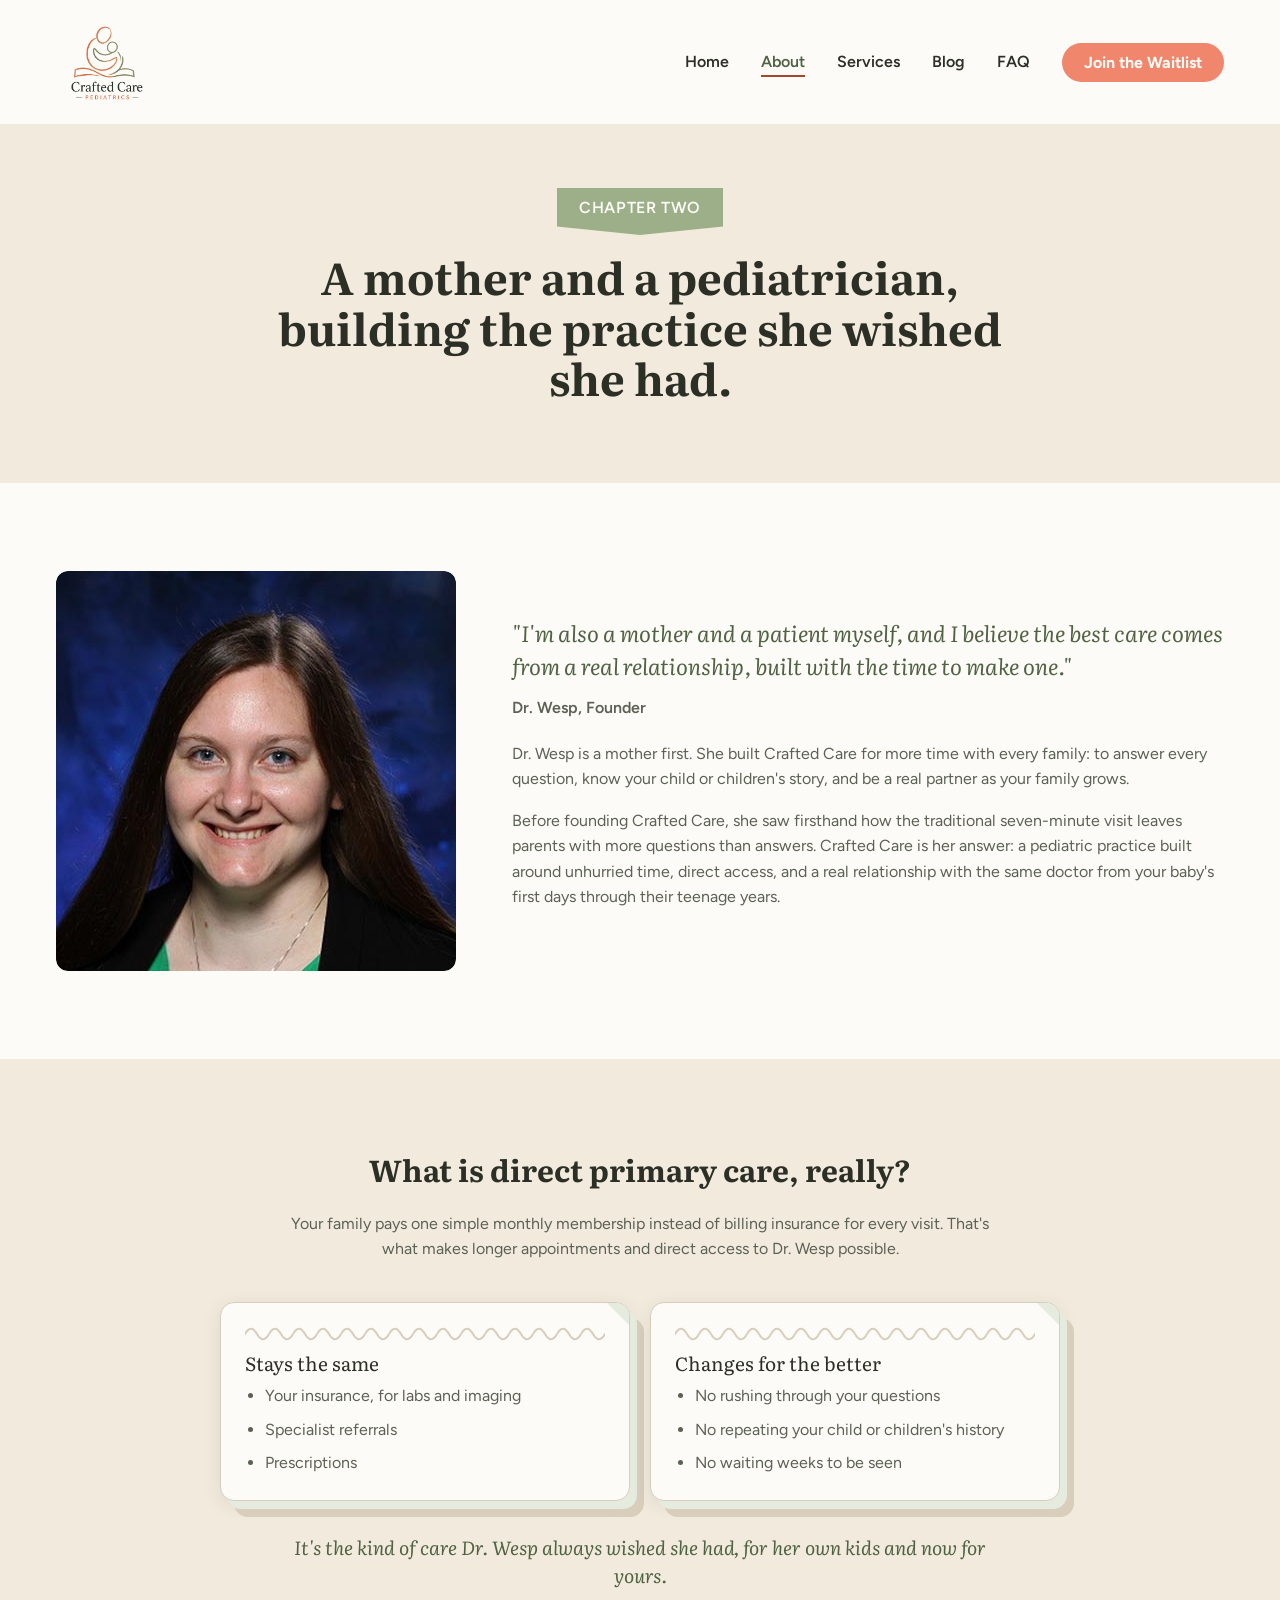
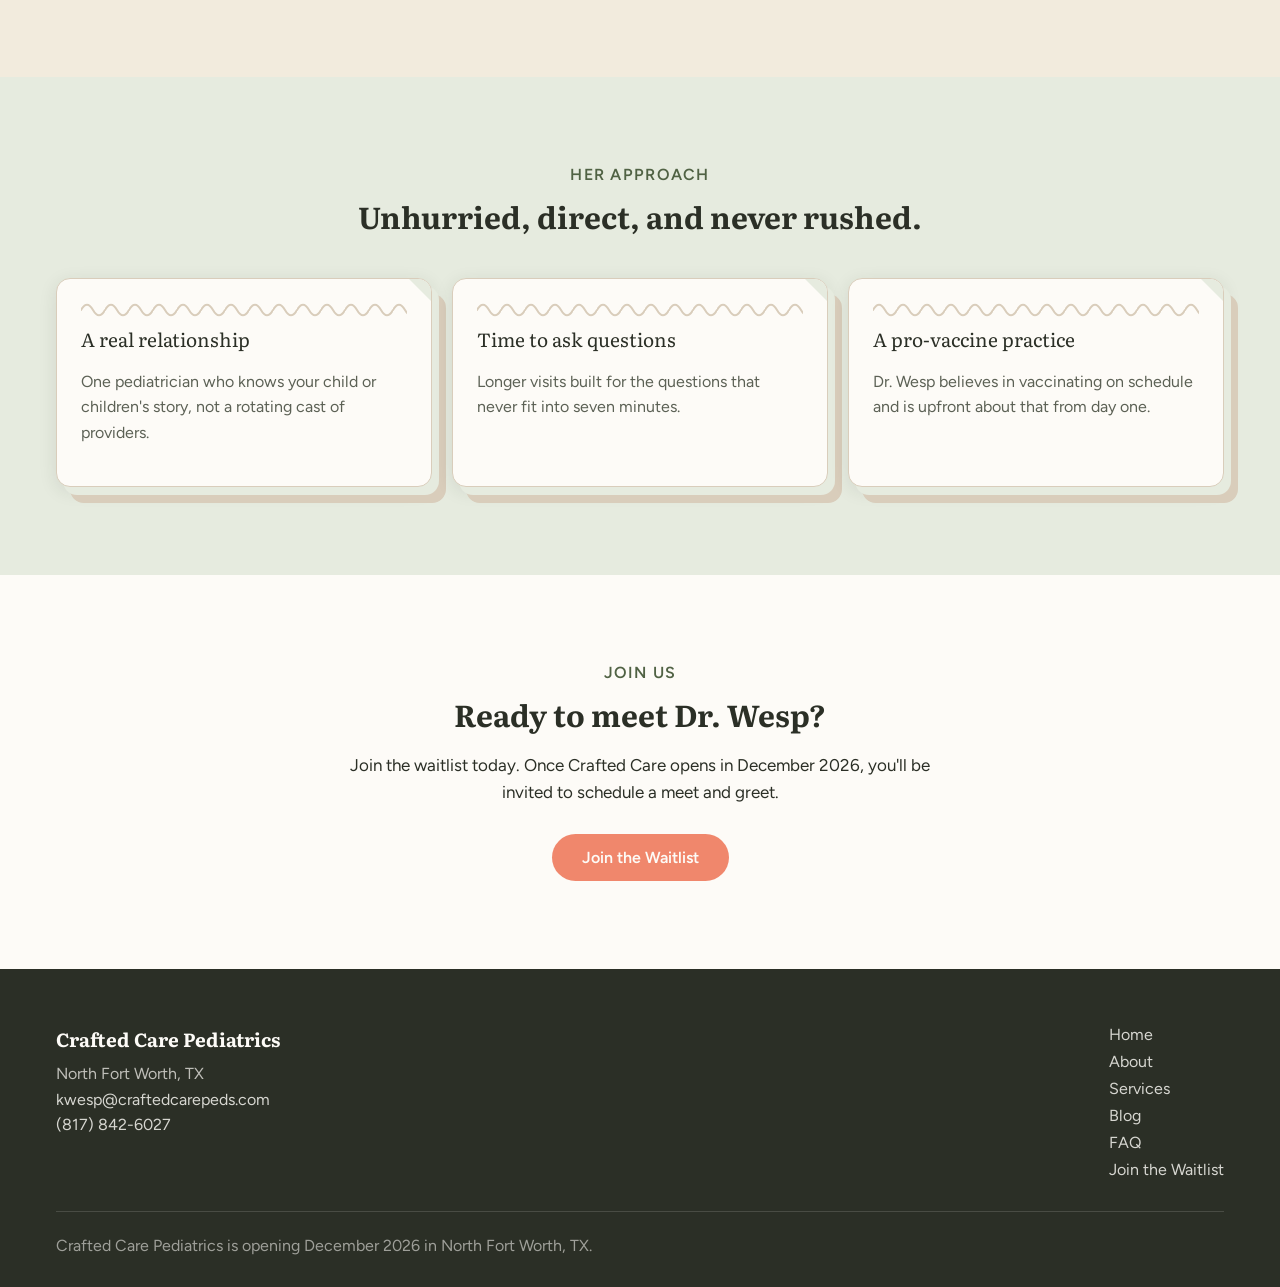
==== about.html @ 4081a8f2 "Remove the "In plain English" eyebrow from About's DPC section" ====
<!doctype html>
<html lang="en">
<head>
<meta charset="utf-8">
<meta name="viewport" content="width=device-width, initial-scale=1">
<title>About Dr. Wesp — Crafted Care Pediatrics</title>
<meta name="description" content="Meet Dr. Wesp, the founder of Crafted Care Pediatrics: a mother and pediatrician building the unhurried, direct-access practice she wished she had for her own kids.">
<link rel="preconnect" href="https://images.unsplash.com" crossorigin>
<link rel="stylesheet" href="https://fonts.googleapis.com/css2?family=Literata:wght@400;500;600;700&family=Figtree:wght@400;500;600;700&display=swap">
<link rel="stylesheet" href="assets/site.css">
</head>
<body>

<div class="site-header" data-header>
  <a href="index.html" class="logo-lockup">
    <img class="logo-mark" src="assets/logo-lockup-color.png" alt="Crafted Care Pediatrics" style="height:84px; display:block;">
  </a>
  <button class="nav-toggle" aria-label="Toggle menu" aria-expanded="false">
    <svg viewBox="0 0 24 24" fill="none" stroke="currentColor" stroke-width="2" stroke-linecap="round" stroke-linejoin="round"><line x1="3" y1="6" x2="21" y2="6"></line><line x1="3" y1="12" x2="21" y2="12"></line><line x1="3" y1="18" x2="21" y2="18"></line></svg>
  </button>
  <div class="nav-links">
    <a href="index.html" class="nav-link">Home</a>
    <a href="about.html" class="nav-link active">About</a>
    <a href="services.html" class="nav-link">Services</a>
    <a href="blog.html" class="nav-link">Blog</a>
    <a href="faq.html" class="nav-link">FAQ</a>
    <a href="join.html" class="nav-cta">Join the Waitlist</a>
  </div>
</div>

<div class="page-hero">
  <div class="page-hero-inner reveal">
    <div class="bookmark-tag">Chapter Two</div>
    <div class="cc-h1">A mother and a pediatrician, building the practice she wished she had.</div>
  </div>
</div>

<div style="background:var(--paper); padding:88px 56px;">
  <div class="cc-row reveal" style="max-width:1328px; margin:0 auto; flex-wrap:wrap; align-items:center; gap:56px;">
    <div class="hero-photo hero-photo--filled hero-photo--headshot" style="flex:1; min-width:280px; max-width:400px;"><img src="assets/dr-wesp-headshot.jpg" alt="Dr. Wesp, founder of Crafted Care Pediatrics"></div>
    <div style="flex:1; min-width:300px;">
      <blockquote style="font-family:var(--font-serif); font-style:italic; font-size:22px; line-height:1.5; color:var(--deep-sage); margin:0 0 16px;">"I'm also a mother and a patient myself, and I believe the best care comes from a real relationship, built with the time to make one."</blockquote>
      <div style="font-family:var(--font-sans); font-weight:600; font-size:16px; color:var(--text-muted); margin-bottom:24px;">Dr. Wesp, Founder</div>
      <p class="cc-body" style="margin-bottom:16px;">Dr. Wesp is a mother first. She built Crafted Care for more time with every family: to answer every question, know your child or children's story, and be a real partner as your family grows.</p>
      <p class="cc-body">Before founding Crafted Care, she saw firsthand how the traditional seven-minute visit leaves parents with more questions than answers. Crafted Care is her answer: a pediatric practice built around unhurried time, direct access, and a real relationship with the same doctor from your baby's first days through their teenage years.</p>
    </div>
  </div>
</div>

<!-- What is DPC -->
<div id="dpc" style="background:var(--cream); padding:88px 56px; scroll-margin-top:88px;">
  <div class="reveal" style="max-width:700px; margin:0 auto; text-align:center;">
    <div class="cc-h2" style="margin-bottom:20px;">What is direct primary care, really?</div>
    <p class="cc-body" style="margin-bottom:40px;">Your family pays one simple monthly membership instead of billing insurance for every visit. That's what makes longer appointments and direct access to Dr. Wesp possible.</p>
  </div>
  <div class="reveal benefits-grid benefits-grid--2" style="max-width:840px; margin:0 auto; text-align:left;">
    <div class="cc-card"><div class="cc-bookmark"></div><div class="cc-stitch">
      <div class="cc-card-title">Stays the same</div>
      <ul class="cc-body" style="margin:0; padding-left:20px; display:flex; flex-direction:column; gap:8px;">
        <li>Your insurance, for labs and imaging</li>
        <li>Specialist referrals</li>
        <li>Prescriptions</li>
      </ul>
    </div></div>
    <div class="cc-card"><div class="cc-bookmark"></div><div class="cc-stitch">
      <div class="cc-card-title">Changes for the better</div>
      <ul class="cc-body" style="margin:0; padding-left:20px; display:flex; flex-direction:column; gap:8px;">
        <li>No rushing through your questions</li>
        <li>No repeating your child or children's history</li>
        <li>No waiting weeks to be seen</li>
      </ul>
    </div></div>
  </div>
  <div class="reveal" style="max-width:700px; margin:32px auto 0; text-align:center;">
    <p style="font-family:var(--font-serif); font-style:italic; font-size:19px; color:var(--deep-sage); margin:0;">It's the kind of care Dr. Wesp always wished she had, for her own kids and now for yours.</p>
  </div>
</div>

<!-- Philosophy -->
<div style="background:var(--sage-mist); padding:88px 56px;">
  <div style="max-width:1328px; margin:0 auto;">
    <div class="reveal" style="margin-bottom:40px; text-align:center;">
      <div class="cc-eyebrow" style="margin-bottom:10px;">Her approach</div>
      <div class="cc-h2">Unhurried, direct, and never rushed.</div>
    </div>
    <div class="benefits-grid">
      <div class="cc-card reveal" style="--d:0ms;"><div class="cc-bookmark"></div><div class="cc-stitch">
        <div class="cc-card-title">A real relationship</div>
        <p class="cc-body">One pediatrician who knows your child or children's story, not a rotating cast of providers.</p>
      </div></div>
      <div class="cc-card reveal" style="--d:60ms;"><div class="cc-bookmark"></div><div class="cc-stitch">
        <div class="cc-card-title">Time to ask questions</div>
        <p class="cc-body">Longer visits built for the questions that never fit into seven minutes.</p>
      </div></div>
      <div class="cc-card reveal" style="--d:120ms;"><div class="cc-bookmark"></div><div class="cc-stitch">
        <div class="cc-card-title">A pro-vaccine practice</div>
        <p class="cc-body">Dr. Wesp believes in vaccinating on schedule and is upfront about that from day one.</p>
      </div></div>
    </div>
  </div>
</div>

<!-- Final CTA -->
<div style="max-width:1328px; margin:0 auto; padding:88px 56px; text-align:center;">
  <div class="reveal" style="max-width:600px; margin:0 auto;">
    <div class="cc-eyebrow" style="margin-bottom:10px;">Join us</div>
    <div class="cc-h2" style="margin-bottom:16px;">Ready to meet Dr. Wesp?</div>
    <p class="hero-lead" style="margin-bottom:28px;">Join the waitlist today. Once Crafted Care opens in December 2026, you'll be invited to schedule a meet and greet.</p>
    <a href="join.html" class="cc-btn-coral">Join the Waitlist</a>
  </div>
</div>

<footer class="site-footer">
  <div class="site-footer-grid">
    <div>
      <div class="site-footer-brand">Crafted Care Pediatrics</div>
      <div class="cc-body" style="color:rgba(253,251,247,0.7);">North Fort Worth, TX</div>
      <div class="cc-body" style="color:rgba(253,251,247,0.7);"><a href="mailto:kwesp@craftedcarepeds.com">kwesp@craftedcarepeds.com</a></div>
      <div class="cc-body" style="color:rgba(253,251,247,0.7);"><a href="tel:+18178426027">(817) 842-6027</a></div>
    </div>
    <div class="site-footer-links">
      <a href="index.html">Home</a>
      <a href="about.html">About</a>
      <a href="services.html">Services</a>
      <a href="blog.html">Blog</a>
      <a href="faq.html">FAQ</a>
      <a href="join.html">Join the Waitlist</a>
    </div>
  </div>
  <div class="site-footer-bottom">Crafted Care Pediatrics is opening December 2026 in North Fort Worth, TX.</div>
</footer>

<script src="assets/site.js"></script>
</body>
</html>
---- assets/site.css ----
:root{
  --sage:#9CAF88;--coral:#F0876C;--deep-sage:#506244;--deep-coral:#A8452F;
  --cream:#F2EBDD;--sage-mist:#E6EBDF;--paper:#FDFBF7;--ink:#2B2F26;
  --text-muted:#5C6155;--border-hairline:#D9CDBB;
  --font-serif:'Literata',Georgia,serif;--font-sans:'Figtree',system-ui,sans-serif;
  --ease:cubic-bezier(.16,1,.3,1);
}
*{box-sizing:border-box;}
html{scroll-behavior:smooth;}
body{margin:0;background:var(--paper);font-family:var(--font-sans);color:var(--ink);}
a{color:var(--deep-sage);text-decoration:none;transition:color .2s ease;}
a:hover{color:var(--deep-coral);}

.site-header{position:sticky;top:0;z-index:50;background:rgba(253,251,247,0.9);backdrop-filter:blur(8px);-webkit-backdrop-filter:blur(8px);transition:box-shadow .3s ease;display:flex;align-items:center;justify-content:space-between;padding:20px 56px;flex-wrap:wrap;gap:16px;}
.site-header.is-scrolled{box-shadow:0 2px 16px rgba(43,47,38,0.08);}
.nav-links{display:flex;gap:32px;font-size:16px;font-weight:600;align-items:center;}
.nav-link{position:relative;padding-bottom:2px;color:var(--ink);}
.nav-link::after{content:'';position:absolute;left:0;right:0;bottom:-4px;height:2px;background:var(--deep-coral);transform:scaleX(0);transform-origin:left;transition:transform .25s var(--ease);}
.nav-link:hover::after,.nav-link.active::after{transform:scaleX(1);}
.nav-link.active{color:var(--deep-sage);}
.logo-mark{transition:transform .3s var(--ease);}
.logo-lockup{display:flex;align-items:center;gap:12px;}
.logo-lockup:hover .logo-mark{transform:rotate(-4deg) scale(1.05);}
.nav-cta{display:inline-flex;align-items:center;background:var(--coral);color:var(--paper);font-weight:700;font-size:16px;padding:10px 22px;border-radius:999px;transition:transform .25s var(--ease),background-color .25s ease,box-shadow .25s var(--ease);}
.nav-cta:hover{background:var(--deep-coral);color:var(--paper);transform:translateY(-2px);box-shadow:0 10px 20px rgba(240,135,108,0.35);}
.nav-toggle{display:none;background:none;border:none;cursor:pointer;padding:8px;margin:-8px;color:var(--ink);}
.nav-toggle svg{width:26px;height:26px;display:block;}
@media (max-width:760px){
  .site-header{position:relative;}
  .nav-toggle{display:inline-flex;align-items:center;justify-content:center;}
  .nav-links{display:none;position:absolute;top:100%;left:0;right:0;background:var(--paper);flex-direction:column;align-items:stretch;gap:0;padding:8px 24px 24px;box-shadow:0 16px 28px rgba(43,47,38,0.14);}
  .nav-links.open{display:flex;}
  .nav-links .nav-link{padding:14px 0;border-bottom:1px solid var(--border-hairline);}
  .nav-links .nav-link::after{display:none;}
  .nav-links .nav-cta{justify-content:center;margin-top:16px;}
}

.bookmark-tag{position:relative;display:inline-flex;align-items:flex-start;justify-content:center;padding:10px 22px 18px;background:var(--sage);color:var(--paper);font-family:var(--font-sans);font-weight:600;font-size:16px;letter-spacing:0.04em;text-transform:uppercase;clip-path:polygon(0 0,100% 0,100% 82%,50% 100%,0 82%);margin-bottom:16px;filter:drop-shadow(0 4px 8px rgba(43,47,38,0.16));}

.cc-h1{font-family:var(--font-serif);font-weight:700;font-size:44px;line-height:1.15;color:var(--ink);margin:0;}
.cc-h2{font-family:var(--font-serif);font-weight:700;font-size:30px;color:var(--ink);margin:0;}
.cc-eyebrow{font-family:var(--font-sans);font-weight:600;font-size:16px;letter-spacing:0.08em;text-transform:uppercase;color:var(--deep-sage);}
.cc-body{font-family:var(--font-sans);font-size:16px;line-height:1.6;color:var(--text-muted);}

.cc-btn-coral{display:inline-flex;align-items:center;justify-content:center;padding:14px 30px;border-radius:999px;background:var(--coral);color:var(--paper);font-family:var(--font-sans);font-weight:600;font-size:16px;border:none;cursor:pointer;transition:transform .25s var(--ease),box-shadow .25s var(--ease);}
.cc-btn-coral:hover{transform:translateY(-3px);box-shadow:0 12px 26px rgba(240,135,108,0.4);color:var(--paper);}
.cc-btn-coral:active{transform:translateY(-1px);}
.cc-btn-outline{display:inline-flex;align-items:center;justify-content:center;padding:13px 28px;border-radius:999px;background:transparent;color:var(--deep-sage);font-family:var(--font-sans);font-weight:600;font-size:16px;border:1.5px solid var(--deep-sage);cursor:pointer;transition:transform .25s var(--ease),background-color .25s ease,color .25s ease;}
.cc-btn-outline:hover{background:var(--deep-sage);color:var(--paper);transform:translateY(-3px);}

.cc-card{background:var(--paper);border:1px solid var(--border-hairline);border-radius:14px;position:relative;overflow:hidden;box-shadow:7px 8px 0 0 var(--sage-mist),14px 16px 0 0 var(--border-hairline),0 4px 18px rgba(43,47,38,0.10);padding:24px;transition:transform .35s var(--ease),box-shadow .35s var(--ease);}
.cc-card:hover{transform:translateY(-5px);box-shadow:7px 8px 0 0 var(--sage-mist),14px 16px 0 0 var(--border-hairline),0 16px 32px rgba(43,47,38,0.16);}
.cc-card::after{content:'';position:absolute;top:0;right:0;width:0;height:0;border-style:solid;border-width:0 22px 22px 0;border-color:transparent var(--sage-mist) transparent transparent;}
.cc-card .cc-bookmark{position:absolute;top:0;right:26px;width:20px;height:36px;background:var(--coral);clip-path:polygon(0 0,100% 0,100% 78%,50% 100%,0 78%);transform:translateY(-100%);transition:transform .4s var(--ease);z-index:2;box-shadow:0 3px 6px rgba(43,47,38,0.18);}
.cc-card:hover .cc-bookmark{transform:translateY(0);}
.cc-stitch{background-image:url("data:image/svg+xml,%3Csvg xmlns='http://www.w3.org/2000/svg' width='24' height='14' viewBox='0 0 24 14'%3E%3Cpath d='M0 7C4 0 8 0 12 7C16 14 20 14 24 7' fill='none' stroke='%23D9CDBB' stroke-width='2' stroke-linecap='round'/%3E%3C/svg%3E");background-repeat:repeat-x;background-size:24px 14px;background-position:top left;padding-top:22px;}
.cc-card-title{font-family:var(--font-serif);font-size:19px;color:var(--ink);margin:0 0 6px;}
.cc-card-media{aspect-ratio:3/2;border-radius:10px;overflow:hidden;margin:0 0 16px;background:var(--sage-mist);}
.cc-card-media img{width:100%;height:100%;object-fit:cover;display:block;}

.info-panel{background:var(--sage-mist);border-radius:14px;padding:28px 26px;}

.cc-row{display:flex;gap:48px;}
@media (max-width:900px){
  .cc-row{flex-direction:column;}
}

.benefits-grid{display:grid;grid-template-columns:repeat(3,minmax(0,1fr));gap:20px;}
.benefits-grid--2{grid-template-columns:repeat(2,minmax(0,1fr));}
@media (max-width:760px){
  .benefits-grid{grid-template-columns:1fr 1fr;}
}
@media (max-width:520px){
  .benefits-grid{grid-template-columns:1fr;}
}

.step-title{font-family:var(--font-serif);font-size:19px;color:var(--ink);margin-bottom:6px;}
.timeline-item{position:relative;padding-left:64px;padding-bottom:44px;}
.timeline-item:last-child{padding-bottom:0;}
.timeline-item::before{content:'';position:absolute;left:19px;top:44px;bottom:-6px;width:2px;background:var(--border-hairline);}
.timeline-item:last-child::before{display:none;}
.timeline-num{position:absolute;left:0;top:0;width:40px;height:40px;border-radius:50%;background:var(--paper);border:2px solid var(--sage);color:var(--deep-sage);font-family:var(--font-serif);font-weight:700;font-size:17px;display:flex;align-items:center;justify-content:center;}

.term-tip{position:relative;border-bottom:1px dotted currentColor;cursor:help;}
.term-tip .term-tip-bubble{position:absolute;left:50%;top:calc(100% + 10px);transform:translateX(-50%) translateY(-4px);width:280px;max-width:calc(100vw - 32px);background:var(--ink);color:var(--paper);font-family:var(--font-sans);font-size:16px;line-height:1.5;font-weight:400;text-transform:none;letter-spacing:normal;padding:12px 14px;border-radius:8px;opacity:0;visibility:hidden;transition:opacity .2s ease,transform .2s ease;pointer-events:none;z-index:30;box-shadow:0 8px 20px rgba(43,47,38,0.25);text-align:left;}
.term-tip .term-tip-bubble::after{content:'';position:absolute;bottom:100%;left:50%;transform:translateX(-50%);border:6px solid transparent;border-bottom-color:var(--ink);}
.term-tip:hover .term-tip-bubble,
.term-tip:focus-visible .term-tip-bubble,
.term-tip:focus-within .term-tip-bubble{opacity:1;visibility:visible;transform:translateX(-50%) translateY(0);pointer-events:auto;}
.term-tip-bubble a{display:block;margin-top:6px;color:var(--sage);font-weight:600;}
.term-tip-bubble a:hover{color:var(--coral);}

.waitlist-form{display:flex;flex-direction:column;gap:12px;}
.waitlist-form[hidden]{display:none;}
.waitlist-form input{padding:13px 14px;border-radius:8px;border:1px solid var(--border-hairline);font-size:16px;color:var(--ink);font-family:var(--font-sans);background:var(--paper);transition:border-color .2s ease,box-shadow .2s ease;}
.waitlist-form input:focus{outline:none;border-color:var(--deep-sage);box-shadow:0 0 0 3px rgba(80,98,68,0.14);}
.waitlist-form label{font-family:var(--font-sans);font-size:16px;font-weight:600;color:var(--ink);margin-bottom:-6px;}

/* ---------- page hero: an open book (Home only) ---------- */
.hero{background:var(--cream);padding:72px 56px 96px;}
.hero-eyebrow-row{max-width:1328px;margin:0 auto 32px;text-align:center;}
.hero-book-wrap{max-width:1328px;margin:0 auto;perspective:2400px;}
.hero-book{position:relative;display:grid;grid-template-columns:1fr 1fr;filter:drop-shadow(0 26px 40px rgba(43,47,38,0.18));}
.hero-page{background:var(--paper);border:1px solid var(--border-hairline);padding:56px 48px;position:relative;min-height:460px;display:flex;flex-direction:column;justify-content:center;}
.hero-page-left{border-radius:16px 0 0 16px;border-right:none;transform:perspective(2400px) rotateY(2deg);transform-origin:right center;box-shadow:inset -18px 0 30px -26px rgba(43,47,38,0.5);}
.hero-page-right{border-radius:0 16px 16px 0;transform:perspective(2400px) rotateY(-2deg);transform-origin:left center;box-shadow:inset 18px 0 30px -26px rgba(43,47,38,0.5);align-items:center;}
.hero-book::before{content:'';position:absolute;top:6px;bottom:6px;left:50%;width:14px;margin-left:-7px;background:linear-gradient(to right, rgba(43,47,38,0) 0%, rgba(43,47,38,0.16) 50%, rgba(43,47,38,0) 100%);z-index:2;pointer-events:none;}
.hero-page::after{content:'';position:absolute;top:0;width:0;height:0;border-style:solid;border-width:0 26px 26px 0;}
.hero-page-left::after{right:0;border-color:transparent var(--sage-mist) transparent transparent;}
.hero-page-right::after{left:0;border-width:0 0 26px 26px;border-color:transparent transparent transparent var(--sage-mist);}
.hero-badge{display:inline-flex;padding:6px 14px;border-radius:999px;background:var(--sage-mist);color:var(--deep-sage);font-weight:600;font-size:16px;letter-spacing:0.02em;margin-bottom:18px;width:fit-content;}
.hero-h1{font-family:var(--font-serif);font-weight:700;font-size:38px;line-height:1.16;color:var(--ink);margin:0 0 18px;}
.hero-lead{font-family:var(--font-sans);font-size:17px;line-height:1.6;color:var(--ink);margin:0 0 14px;}
.hero-sub{font-family:var(--font-sans);font-size:16px;line-height:1.6;color:var(--text-muted);margin:0 0 24px;}
.hero-photo{width:100%;max-width:320px;background:var(--sage-mist);border-radius:12px;min-height:280px;display:flex;align-items:center;justify-content:center;padding:20px;font-size:16px;color:var(--text-muted);text-align:center;}
.hero-photo--filled{padding:0;overflow:hidden;position:relative;background:var(--sage-mist);}
.hero-photo--filled img{width:100%;height:100%;min-height:inherit;object-fit:cover;display:block;border-radius:inherit;}
.hero-page-right .hero-photo--filled{aspect-ratio:1/1;}
.cc-row .hero-photo--filled{aspect-ratio:7/5;}
.hero-photo--filled.hero-photo--headshot{aspect-ratio:1/1;}
@media (prefers-reduced-motion:no-preference){
  .hero-photo--filled img{transition:transform .6s var(--ease);}
  .hero-photo--filled:hover img{transform:scale(1.04);}
}

@media (max-width:820px){
  .hero-book{grid-template-columns:1fr;filter:drop-shadow(0 18px 28px rgba(43,47,38,0.16));}
  .hero-book::before{display:none;}
  .hero-page-left,.hero-page-right{border-radius:16px 16px 0 0;box-shadow:none;transform:none;border-right:1px solid var(--border-hairline);border-bottom:none;padding:40px 28px;}
  .hero-page-right{border-radius:0 0 16px 16px;border-top:none;}
  .hero-h1{font-size:30px;}
}

/* ---------- simple page hero (About / Services / FAQ / Join) ---------- */
.page-hero{background:var(--cream);padding:64px 56px;text-align:center;}
.page-hero-inner{max-width:760px;margin:0 auto;}
.page-hero .cc-h1{font-size:clamp(32px,4vw,44px);margin-bottom:16px;}
.page-hero .cc-body{font-size:17px;max-width:56ch;margin:0 auto;}

/* ---------- FAQ accordion ---------- */
.faq-item{border-top:2px dashed var(--border-hairline);}
.faq-item:last-child{border-bottom:2px dashed var(--border-hairline);}
.faq-q-row{display:flex;align-items:center;justify-content:space-between;gap:16px;cursor:pointer;padding:20px 0;background:none;border:none;width:100%;text-align:left;font:inherit;}
.faq-q-row:hover .cc-faq-q{color:var(--deep-sage);}
.cc-faq-q{font-family:var(--font-serif);font-weight:600;font-size:18px;color:var(--ink);}
.faq-chevron{flex-shrink:0;width:20px;height:20px;transition:transform .35s var(--ease);color:var(--deep-sage);}
.faq-item.open .faq-chevron{transform:rotate(180deg);}
.faq-a-wrap{display:grid;grid-template-rows:0fr;transition:grid-template-rows .4s var(--ease);}
.faq-item.open .faq-a-wrap{grid-template-rows:1fr;}
.faq-a-inner{overflow:hidden;}
.faq-a-inner .cc-body{padding-bottom:20px;}

/* ---------- footer ---------- */
.site-footer{background:var(--ink);color:rgba(253,251,247,0.82);padding:56px 56px 32px;}
.site-footer-grid{max-width:1328px;margin:0 auto;display:flex;flex-wrap:wrap;gap:40px;justify-content:space-between;}
.site-footer a{color:rgba(253,251,247,0.82);}
.site-footer a:hover{color:var(--coral);}
.site-footer-brand{font-family:var(--font-serif);font-weight:700;font-size:19px;color:var(--paper);margin-bottom:8px;}
.site-footer-links{display:flex;flex-direction:column;gap:8px;font-size:16px;}
.site-footer-bottom{max-width:1328px;margin:32px auto 0;padding-top:24px;border-top:1px solid rgba(253,251,247,0.14);font-size:16px;color:rgba(253,251,247,0.55);}

/* ---------- scroll reveal ---------- */
.reveal{opacity:0;transform:translateY(28px);transition:opacity .7s var(--ease),transform .7s var(--ease);transition-delay:var(--d,0ms);}
.reveal.is-visible{opacity:1;transform:translateY(0);}

.hero-in>*{opacity:0;transform:translateY(18px);animation:heroIn .8s var(--ease) forwards;}
.hero-in>*:nth-child(1){animation-delay:.05s;}
.hero-in>*:nth-child(2){animation-delay:.18s;}
@keyframes heroIn{to{opacity:1;transform:translateY(0);}}
.hero-book-in{opacity:0;transform:translateY(18px) rotateX(6deg);animation:bookIn .9s var(--ease) forwards;animation-delay:.28s;transform-origin:center bottom;}
@keyframes bookIn{to{opacity:1;transform:translateY(0) rotateX(0);}}

@media (prefers-reduced-motion: reduce){
  *{animation-duration:.001ms !important;animation-iteration-count:1 !important;transition-duration:.001ms !important;}
  .reveal{opacity:1;transform:none;}
  html{scroll-behavior:auto;}
}

/* ---------- CTA texture band ---------- */
.cta-band{position:relative;isolation:isolate;overflow:hidden;}
.cta-band::before{content:'';position:absolute;inset:0;z-index:-1;background-image:url("https://images.unsplash.com/photo-1633175118641-6001540f5dc7?w=1600&h=520&fit=crop&q=58&fm=webp");background-size:cover;background-position:center;opacity:.20;}
.cta-band::after{content:'';position:absolute;inset:0;z-index:-1;background:var(--paper);opacity:.35;}
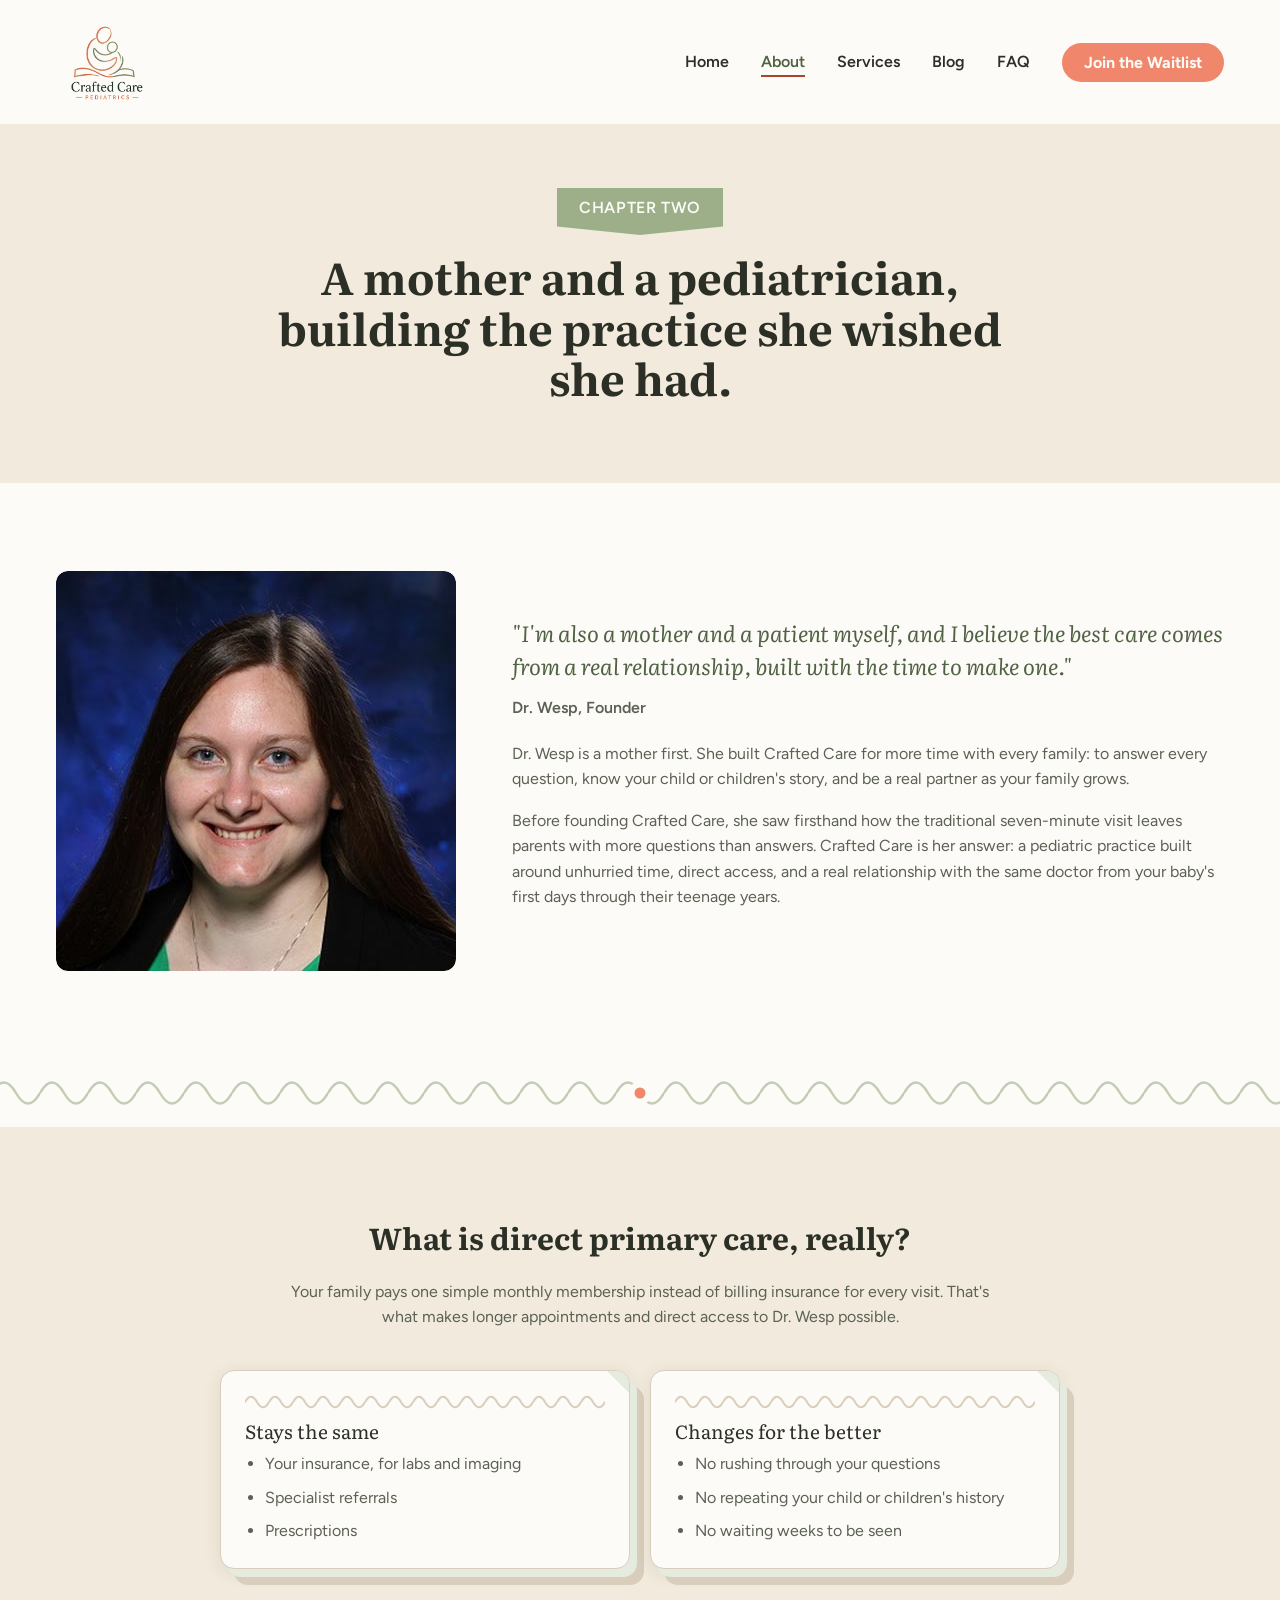
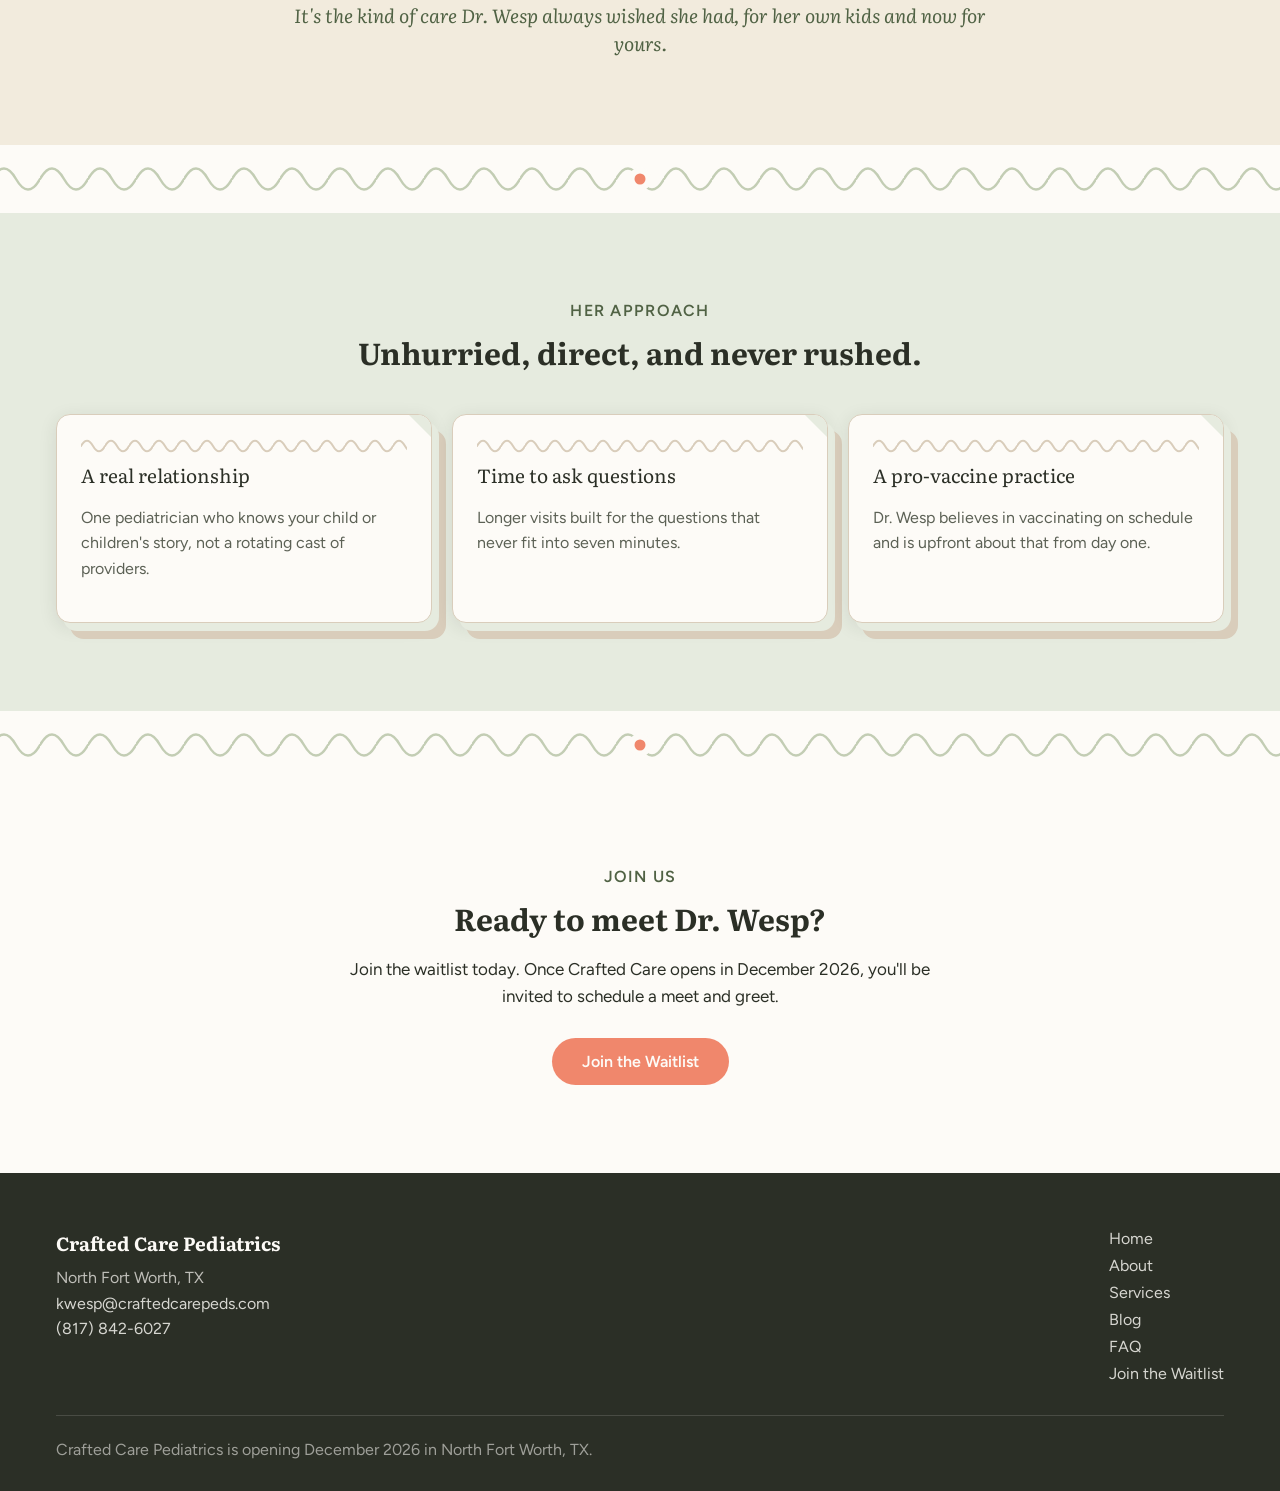
==== commit 7b78a06e: "Swap hero photo and add a yarn-stitch divider between sections Replace the hero photo (a hand with a" ====
--- a/about.html
+++ b/about.html
@@ -47,6 +47,8 @@
   </div>
 </div>
 
+<div class="yarn-break" aria-hidden="true"></div>
+
 <!-- What is DPC -->
 <div id="dpc" style="background:var(--cream); padding:88px 56px; scroll-margin-top:88px;">
   <div class="reveal" style="max-width:700px; margin:0 auto; text-align:center;">
@@ -76,6 +78,8 @@
   </div>
 </div>
 
+<div class="yarn-break" aria-hidden="true"></div>
+
 <!-- Philosophy -->
 <div style="background:var(--sage-mist); padding:88px 56px;">
   <div style="max-width:1328px; margin:0 auto;">
@@ -99,6 +103,8 @@
     </div>
   </div>
 </div>
+
+<div class="yarn-break" aria-hidden="true"></div>
 
 <!-- Final CTA -->
 <div style="max-width:1328px; margin:0 auto; padding:88px 56px; text-align:center;">
--- a/assets/site.css
+++ b/assets/site.css
@@ -180,3 +180,8 @@
 .cta-band{position:relative;isolation:isolate;overflow:hidden;}
 .cta-band::before{content:'';position:absolute;inset:0;z-index:-1;background-image:url("https://images.unsplash.com/photo-1633175118641-6001540f5dc7?w=1600&h=520&fit=crop&q=58&fm=webp");background-size:cover;background-position:center;opacity:.20;}
 .cta-band::after{content:'';position:absolute;inset:0;z-index:-1;background:var(--paper);opacity:.35;}
+
+/* ---------- yarn section break ---------- */
+.yarn-break{position:relative;height:68px;background:var(--paper);overflow:hidden;}
+.yarn-break::before{content:'';position:absolute;left:0;right:0;top:50%;height:28px;transform:translateY(-50%);background-image:url("data:image/svg+xml,%3Csvg xmlns='http://www.w3.org/2000/svg' width='48' height='28' viewBox='0 0 48 28'%3E%3Cpath d='M0 14C8 0 16 0 24 14C32 28 40 28 48 14' fill='none' stroke='%239CAF88' stroke-width='2.5' stroke-linecap='round'/%3E%3C/svg%3E");background-repeat:repeat-x;background-position:center;background-size:48px 28px;opacity:.6;}
+.yarn-break::after{content:'';position:absolute;left:50%;top:50%;width:11px;height:11px;transform:translate(-50%,-50%);background:var(--coral);border-radius:50%;box-shadow:0 0 0 6px var(--paper);}
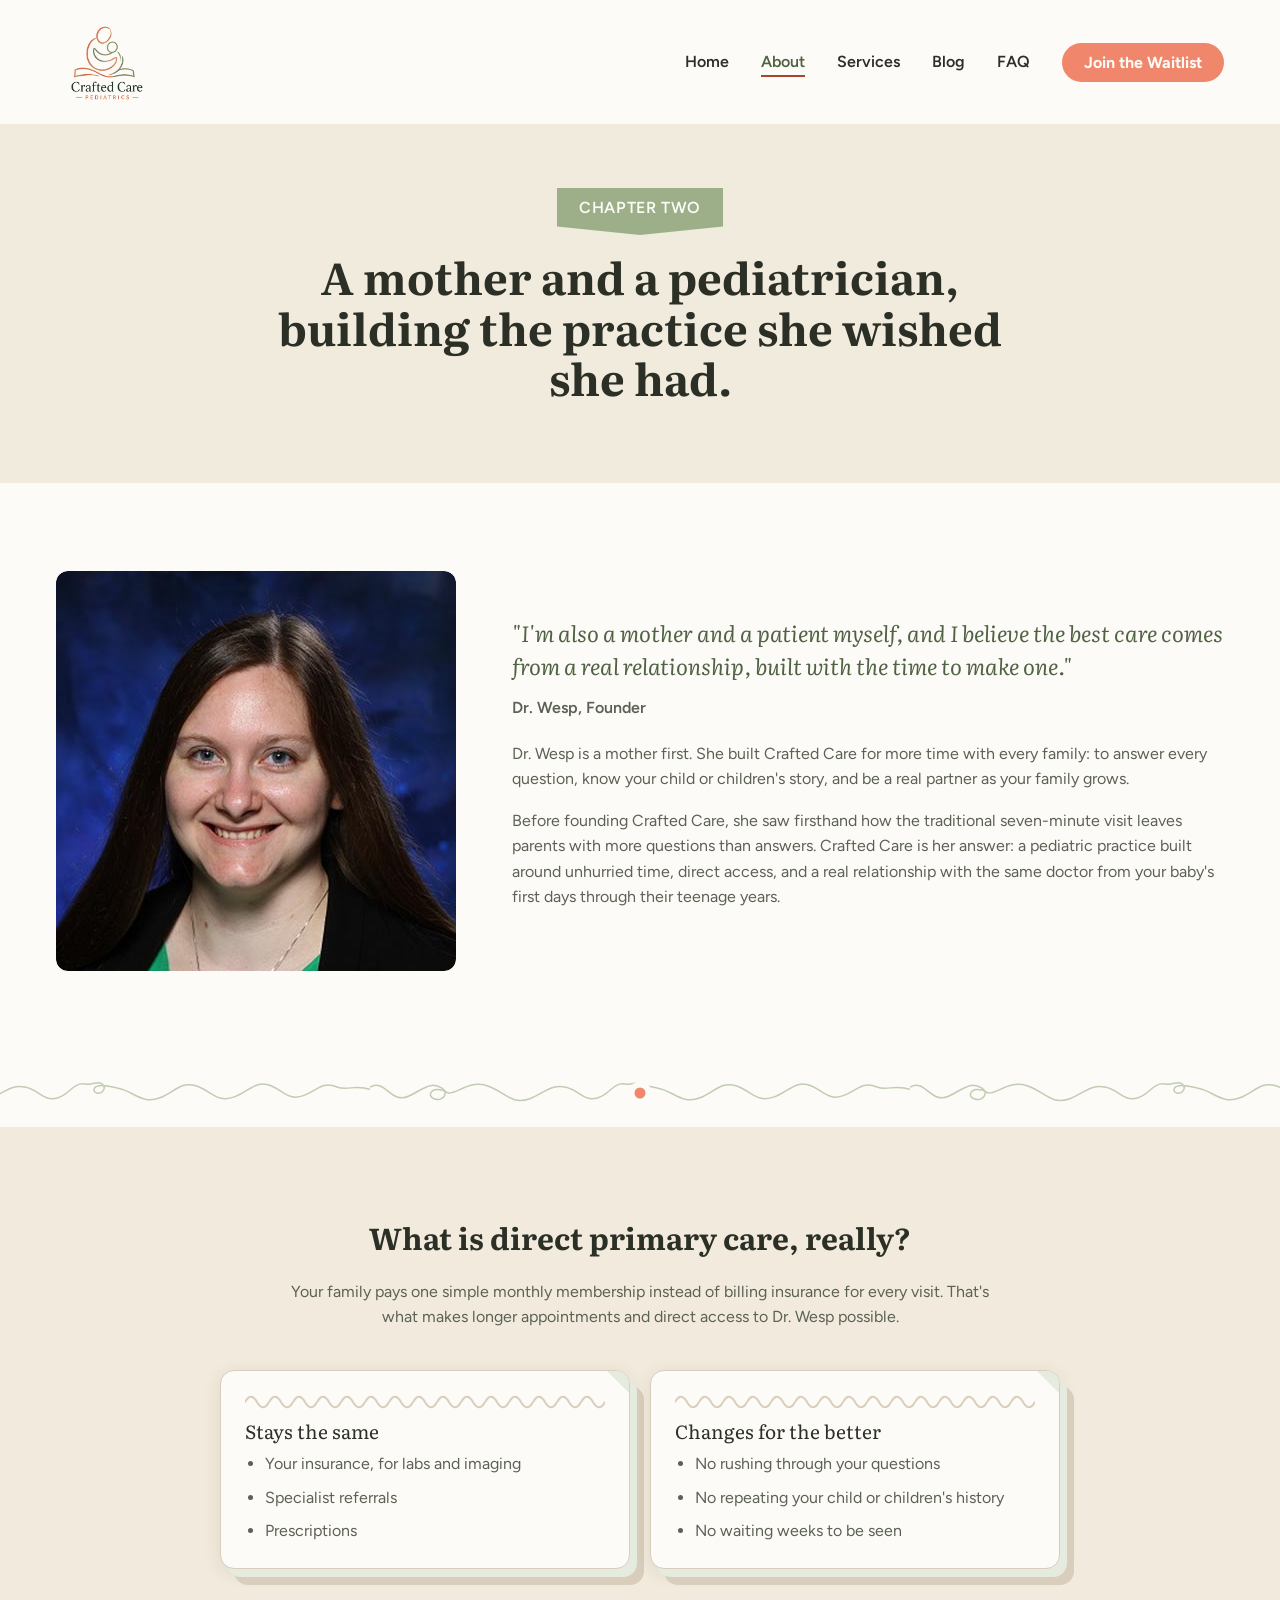
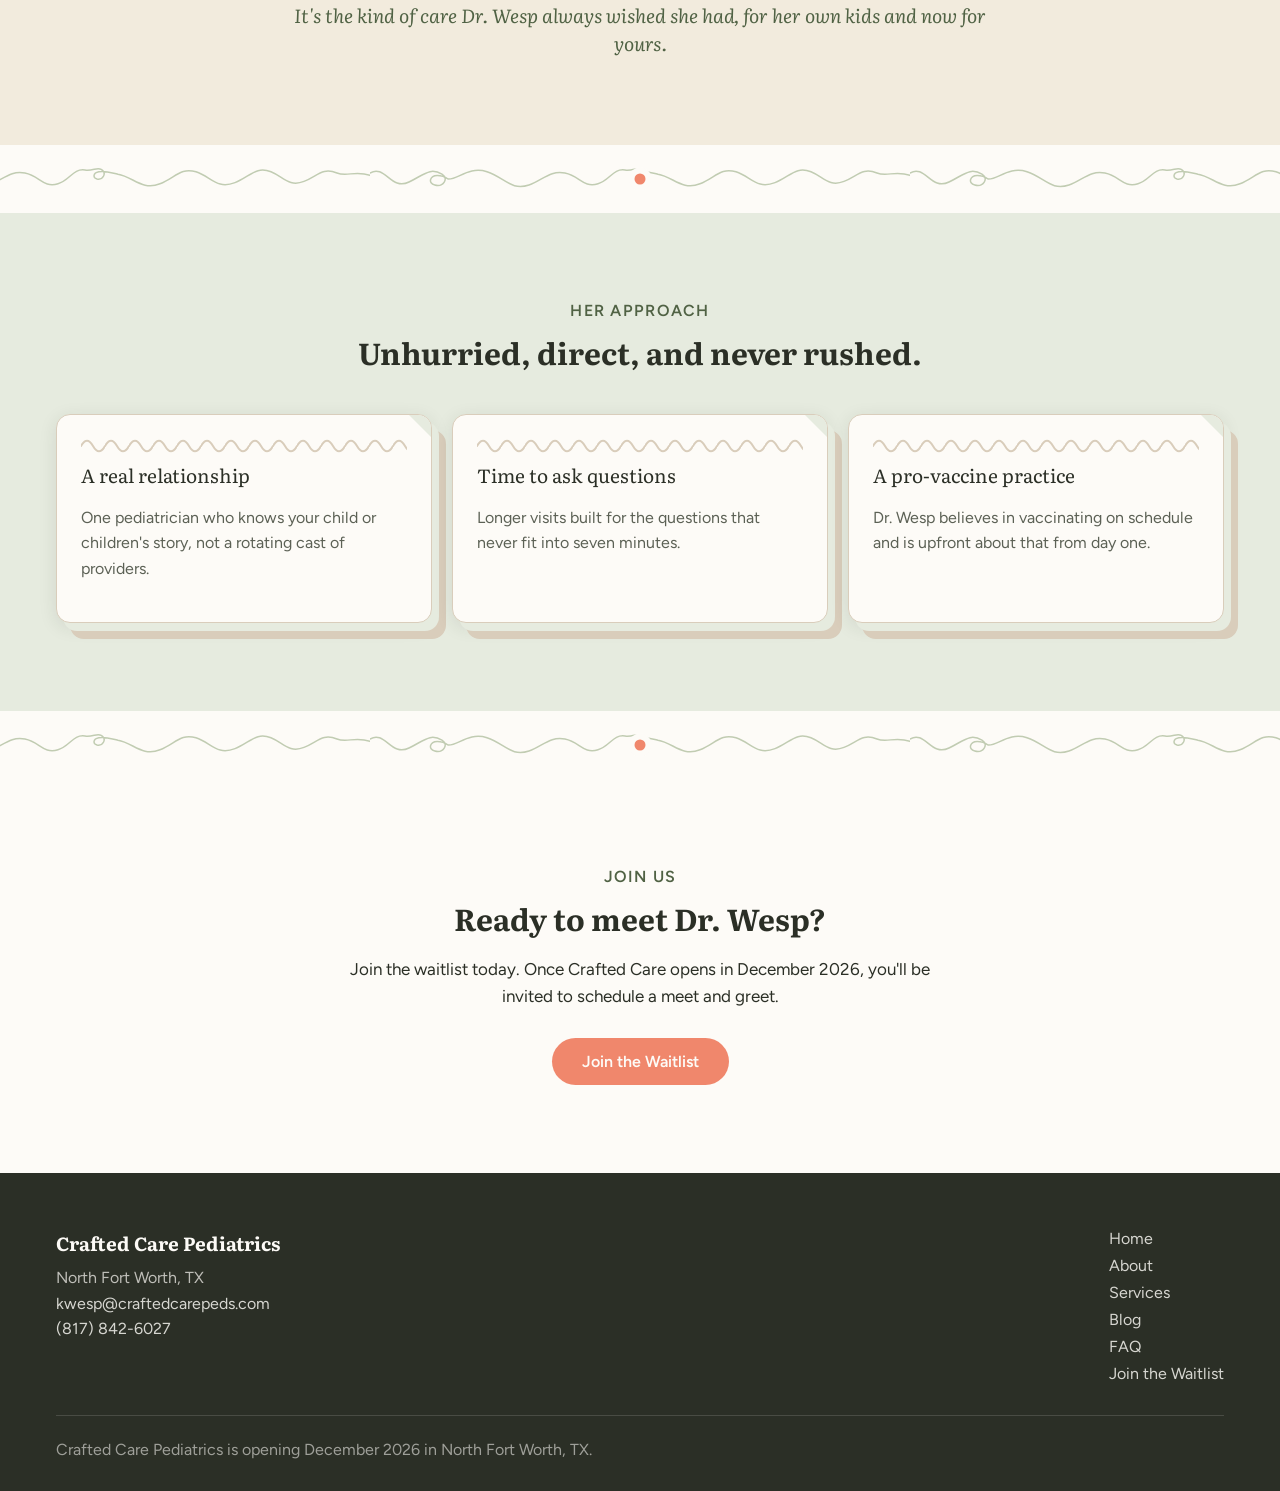
==== commit 15b9754c: "Add North Fort Worth photography throughout, and make the yarn divider windier Add real photos of Fo" ====
--- a/about.html
+++ b/about.html
@@ -28,7 +28,7 @@
   </div>
 </div>
 
-<div class="page-hero">
+<div class="page-hero local-texture" style="--local-photo:url('https://images.unsplash.com/photo-1641084700019-f2db3e6cb66c?w=1600&h=500&fit=crop&q=58&fm=webp');">
   <div class="page-hero-inner reveal">
     <div class="bookmark-tag">Chapter Two</div>
     <div class="cc-h1">A mother and a pediatrician, building the practice she wished she had.</div>
--- a/assets/site.css
+++ b/assets/site.css
@@ -137,6 +137,16 @@
 .page-hero .cc-h1{font-size:clamp(32px,4vw,44px);margin-bottom:16px;}
 .page-hero .cc-body{font-size:17px;max-width:56ch;margin:0 auto;}
 
+/* ---------- local (North Fort Worth) photo texture ---------- */
+.local-texture{position:relative;isolation:isolate;overflow:hidden;}
+.local-texture::before{content:'';position:absolute;inset:0;z-index:-1;background-image:var(--local-photo);background-size:cover;background-position:center;opacity:.28;}
+.local-texture::after{content:'';position:absolute;inset:0;z-index:-1;background:var(--cream);opacity:.5;}
+
+.local-banner{position:relative;border-radius:16px;overflow:hidden;aspect-ratio:16/7;}
+@media (max-width:640px){
+  .local-banner{aspect-ratio:auto;height:260px;}
+}
+
 /* ---------- FAQ accordion ---------- */
 .faq-item{border-top:2px dashed var(--border-hairline);}
 .faq-item:last-child{border-bottom:2px dashed var(--border-hairline);}
@@ -183,5 +193,5 @@
 
 /* ---------- yarn section break ---------- */
 .yarn-break{position:relative;height:68px;background:var(--paper);overflow:hidden;}
-.yarn-break::before{content:'';position:absolute;left:0;right:0;top:50%;height:28px;transform:translateY(-50%);background-image:url("data:image/svg+xml,%3Csvg xmlns='http://www.w3.org/2000/svg' width='48' height='28' viewBox='0 0 48 28'%3E%3Cpath d='M0 14C8 0 16 0 24 14C32 28 40 28 48 14' fill='none' stroke='%239CAF88' stroke-width='2.5' stroke-linecap='round'/%3E%3C/svg%3E");background-repeat:repeat-x;background-position:center;background-size:48px 28px;opacity:.6;}
+.yarn-break::before{content:'';position:absolute;left:0;right:0;top:50%;height:36px;transform:translateY(-50%);background-image:url("data:image/svg+xml,%3Csvg xmlns='http://www.w3.org/2000/svg' width='900' height='60' viewBox='0 0 900 60'%3E%3Cpath d='M0,20 C25,5 35,50 65,35 C90,23 100,10 120,22 C132,29 122,44 108,40 C96,37 100,24 112,24 C122,24 130,30 130,30 C145,32 165,8 195,18 C225,28 235,50 265,40 C288,32 300,15 325,20 C350,25 355,45 380,38 C400,32 405,12 425,15 C438,17 445,10 452,14 C462,20 455,32 445,30 C438,28 438,20 448,18 C460,16 470,20 480,22 C505,26 520,50 550,38 C575,28 585,10 610,18 C635,26 645,48 675,36 C700,26 710,8 735,18 C755,26 765,44 790,34 C812,26 820,10 845,20 C862,27 875,15 900,24' fill='none' stroke='%239CAF88' stroke-width='2.5' stroke-linecap='round'/%3E%3C/svg%3E");background-repeat:repeat-x;background-position:center;background-size:auto 36px;opacity:.62;}
 .yarn-break::after{content:'';position:absolute;left:50%;top:50%;width:11px;height:11px;transform:translate(-50%,-50%);background:var(--coral);border-radius:50%;box-shadow:0 0 0 6px var(--paper);}
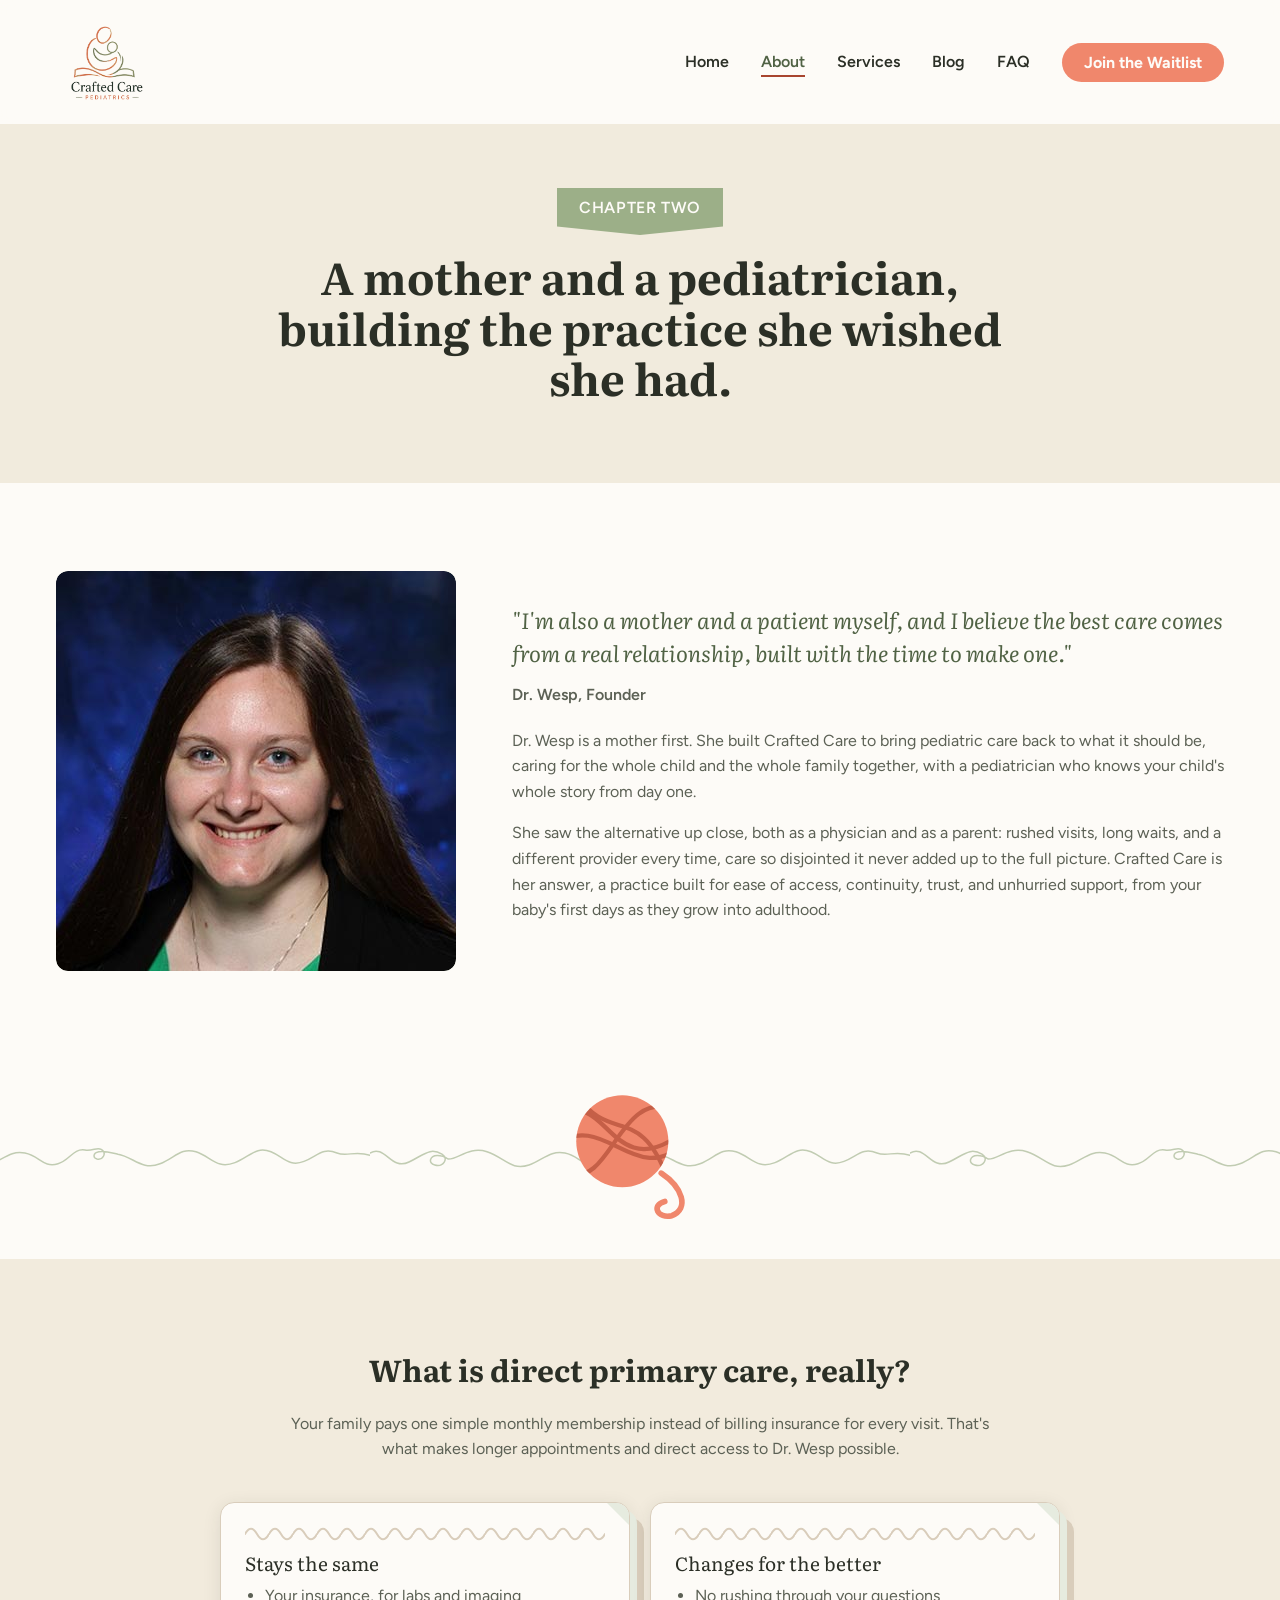
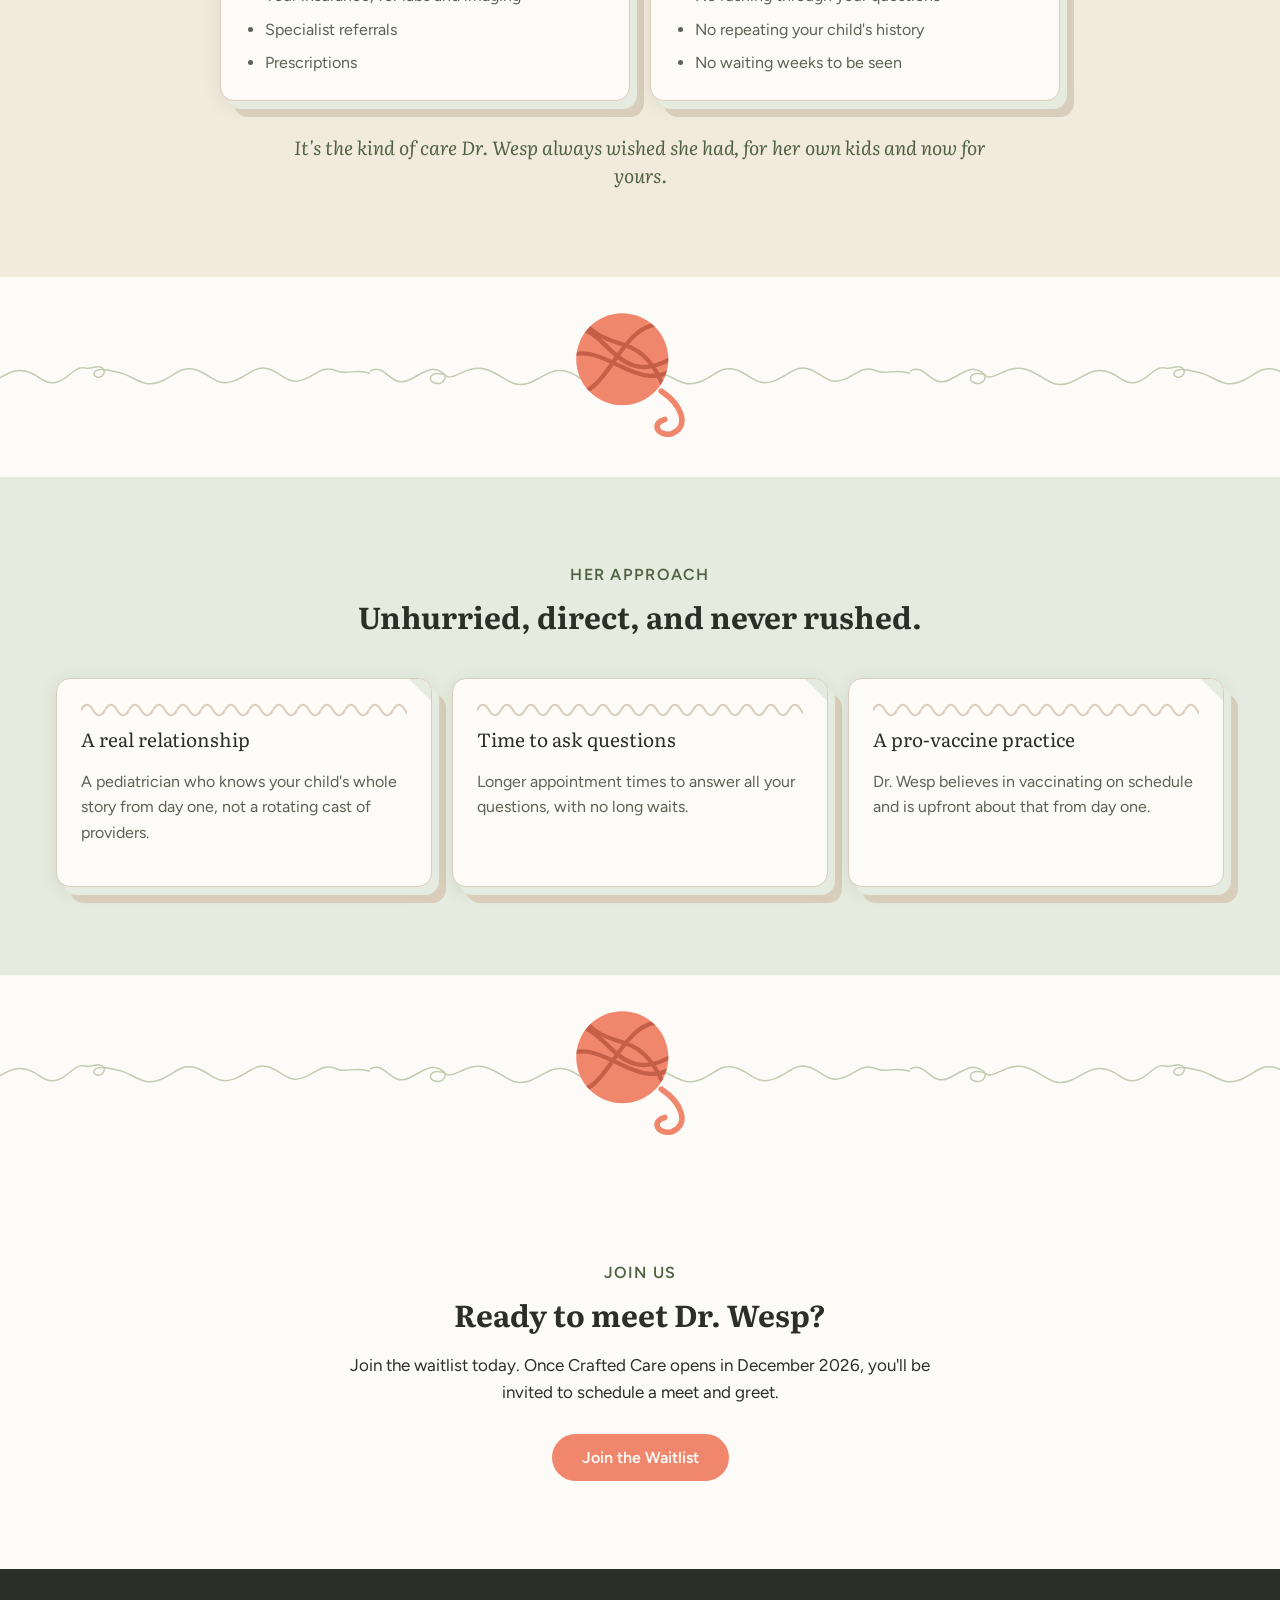
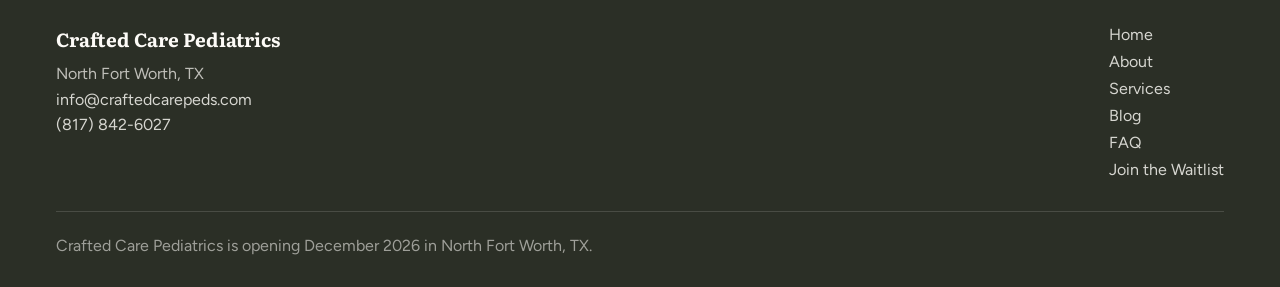
==== commit 5fa1e713: "Revise sitewide copy: drop timing/duration language, remove OMM, add returning-patient waitlist - Re" ====
--- a/about.html
+++ b/about.html
@@ -41,8 +41,8 @@
     <div style="flex:1; min-width:300px;">
       <blockquote style="font-family:var(--font-serif); font-style:italic; font-size:22px; line-height:1.5; color:var(--deep-sage); margin:0 0 16px;">"I'm also a mother and a patient myself, and I believe the best care comes from a real relationship, built with the time to make one."</blockquote>
       <div style="font-family:var(--font-sans); font-weight:600; font-size:16px; color:var(--text-muted); margin-bottom:24px;">Dr. Wesp, Founder</div>
-      <p class="cc-body" style="margin-bottom:16px;">Dr. Wesp is a mother first. She built Crafted Care for more time with every family: to answer every question, know your child or children's story, and be a real partner as your family grows.</p>
-      <p class="cc-body">Before founding Crafted Care, she saw firsthand how the traditional seven-minute visit leaves parents with more questions than answers. Crafted Care is her answer: a pediatric practice built around unhurried time, direct access, and a real relationship with the same doctor from your baby's first days through their teenage years.</p>
+      <p class="cc-body" style="margin-bottom:16px;">Dr. Wesp is a mother first. She built Crafted Care to bring pediatric care back to what it should be, caring for the whole child and the whole family together, with a pediatrician who knows your child's whole story from day one.</p>
+      <p class="cc-body">She saw the alternative up close, both as a physician and as a parent: rushed visits, long waits, and a different provider every time, care so disjointed it never added up to the full picture. Crafted Care is her answer, a practice built for ease of access, continuity, trust, and unhurried support, from your baby's first days as they grow into adulthood.</p>
     </div>
   </div>
 </div>
@@ -68,7 +68,7 @@
       <div class="cc-card-title">Changes for the better</div>
       <ul class="cc-body" style="margin:0; padding-left:20px; display:flex; flex-direction:column; gap:8px;">
         <li>No rushing through your questions</li>
-        <li>No repeating your child or children's history</li>
+        <li>No repeating your child's history</li>
         <li>No waiting weeks to be seen</li>
       </ul>
     </div></div>
@@ -90,11 +90,11 @@
     <div class="benefits-grid">
       <div class="cc-card reveal" style="--d:0ms;"><div class="cc-bookmark"></div><div class="cc-stitch">
         <div class="cc-card-title">A real relationship</div>
-        <p class="cc-body">One pediatrician who knows your child or children's story, not a rotating cast of providers.</p>
+        <p class="cc-body">A pediatrician who knows your child's whole story from day one, not a rotating cast of providers.</p>
       </div></div>
       <div class="cc-card reveal" style="--d:60ms;"><div class="cc-bookmark"></div><div class="cc-stitch">
         <div class="cc-card-title">Time to ask questions</div>
-        <p class="cc-body">Longer visits built for the questions that never fit into seven minutes.</p>
+        <p class="cc-body">Longer appointment times to answer all your questions, with no long waits.</p>
       </div></div>
       <div class="cc-card reveal" style="--d:120ms;"><div class="cc-bookmark"></div><div class="cc-stitch">
         <div class="cc-card-title">A pro-vaccine practice</div>
@@ -121,7 +121,7 @@
     <div>
       <div class="site-footer-brand">Crafted Care Pediatrics</div>
       <div class="cc-body" style="color:rgba(253,251,247,0.7);">North Fort Worth, TX</div>
-      <div class="cc-body" style="color:rgba(253,251,247,0.7);"><a href="mailto:kwesp@craftedcarepeds.com">kwesp@craftedcarepeds.com</a></div>
+      <div class="cc-body" style="color:rgba(253,251,247,0.7);"><a href="mailto:info@craftedcarepeds.com">info@craftedcarepeds.com</a></div>
       <div class="cc-body" style="color:rgba(253,251,247,0.7);"><a href="tel:+18178426027">(817) 842-6027</a></div>
     </div>
     <div class="site-footer-links">
--- a/assets/site.css
+++ b/assets/site.css
@@ -192,6 +192,6 @@
 .cta-band::after{content:'';position:absolute;inset:0;z-index:-1;background:var(--paper);opacity:.35;}
 
 /* ---------- yarn section break ---------- */
-.yarn-break{position:relative;height:68px;background:var(--paper);overflow:hidden;}
+.yarn-break{position:relative;height:200px;background:var(--paper);overflow:hidden;}
 .yarn-break::before{content:'';position:absolute;left:0;right:0;top:50%;height:36px;transform:translateY(-50%);background-image:url("data:image/svg+xml,%3Csvg xmlns='http://www.w3.org/2000/svg' width='900' height='60' viewBox='0 0 900 60'%3E%3Cpath d='M0,20 C25,5 35,50 65,35 C90,23 100,10 120,22 C132,29 122,44 108,40 C96,37 100,24 112,24 C122,24 130,30 130,30 C145,32 165,8 195,18 C225,28 235,50 265,40 C288,32 300,15 325,20 C350,25 355,45 380,38 C400,32 405,12 425,15 C438,17 445,10 452,14 C462,20 455,32 445,30 C438,28 438,20 448,18 C460,16 470,20 480,22 C505,26 520,50 550,38 C575,28 585,10 610,18 C635,26 645,48 675,36 C700,26 710,8 735,18 C755,26 765,44 790,34 C812,26 820,10 845,20 C862,27 875,15 900,24' fill='none' stroke='%239CAF88' stroke-width='2.5' stroke-linecap='round'/%3E%3C/svg%3E");background-repeat:repeat-x;background-position:center;background-size:auto 36px;opacity:.62;}
-.yarn-break::after{content:'';position:absolute;left:50%;top:50%;width:11px;height:11px;transform:translate(-50%,-50%);background:var(--coral);border-radius:50%;box-shadow:0 0 0 6px var(--paper);}
+.yarn-break::after{content:'';position:absolute;left:50%;top:50%;width:170px;height:170px;transform:translate(-50%,-50%);background-image:url("data:image/svg+xml,%3Csvg xmlns='http://www.w3.org/2000/svg' width='48' height='48' viewBox='0 0 48 48'%3E%3Cdefs%3E%3CclipPath id='yb'%3E%3Ccircle cx='19' cy='19' r='13'/%3E%3C/clipPath%3E%3C/defs%3E%3Ccircle cx='19' cy='19' r='13' fill='%23F0876C'/%3E%3Cg clip-path='url(%23yb)' fill='none' stroke='%23A8452F' stroke-width='1.2' opacity='0.6'%3E%3Cpath d='M2,12 C14,4 16,30 34,18'/%3E%3Cpath d='M4,28 C16,32 18,4 34,10'/%3E%3Cpath d='M6,6 C16,20 24,8 32,30'/%3E%3Cpath d='M0,20 C14,10 22,32 36,20'/%3E%3C/g%3E%3Cpath d='M30,28 C36,32 38,38 33,40 C29,41 27,37 31,36' fill='none' stroke='%23F0876C' stroke-width='1.6' stroke-linecap='round'/%3E%3C/svg%3E");background-repeat:no-repeat;background-size:contain;}
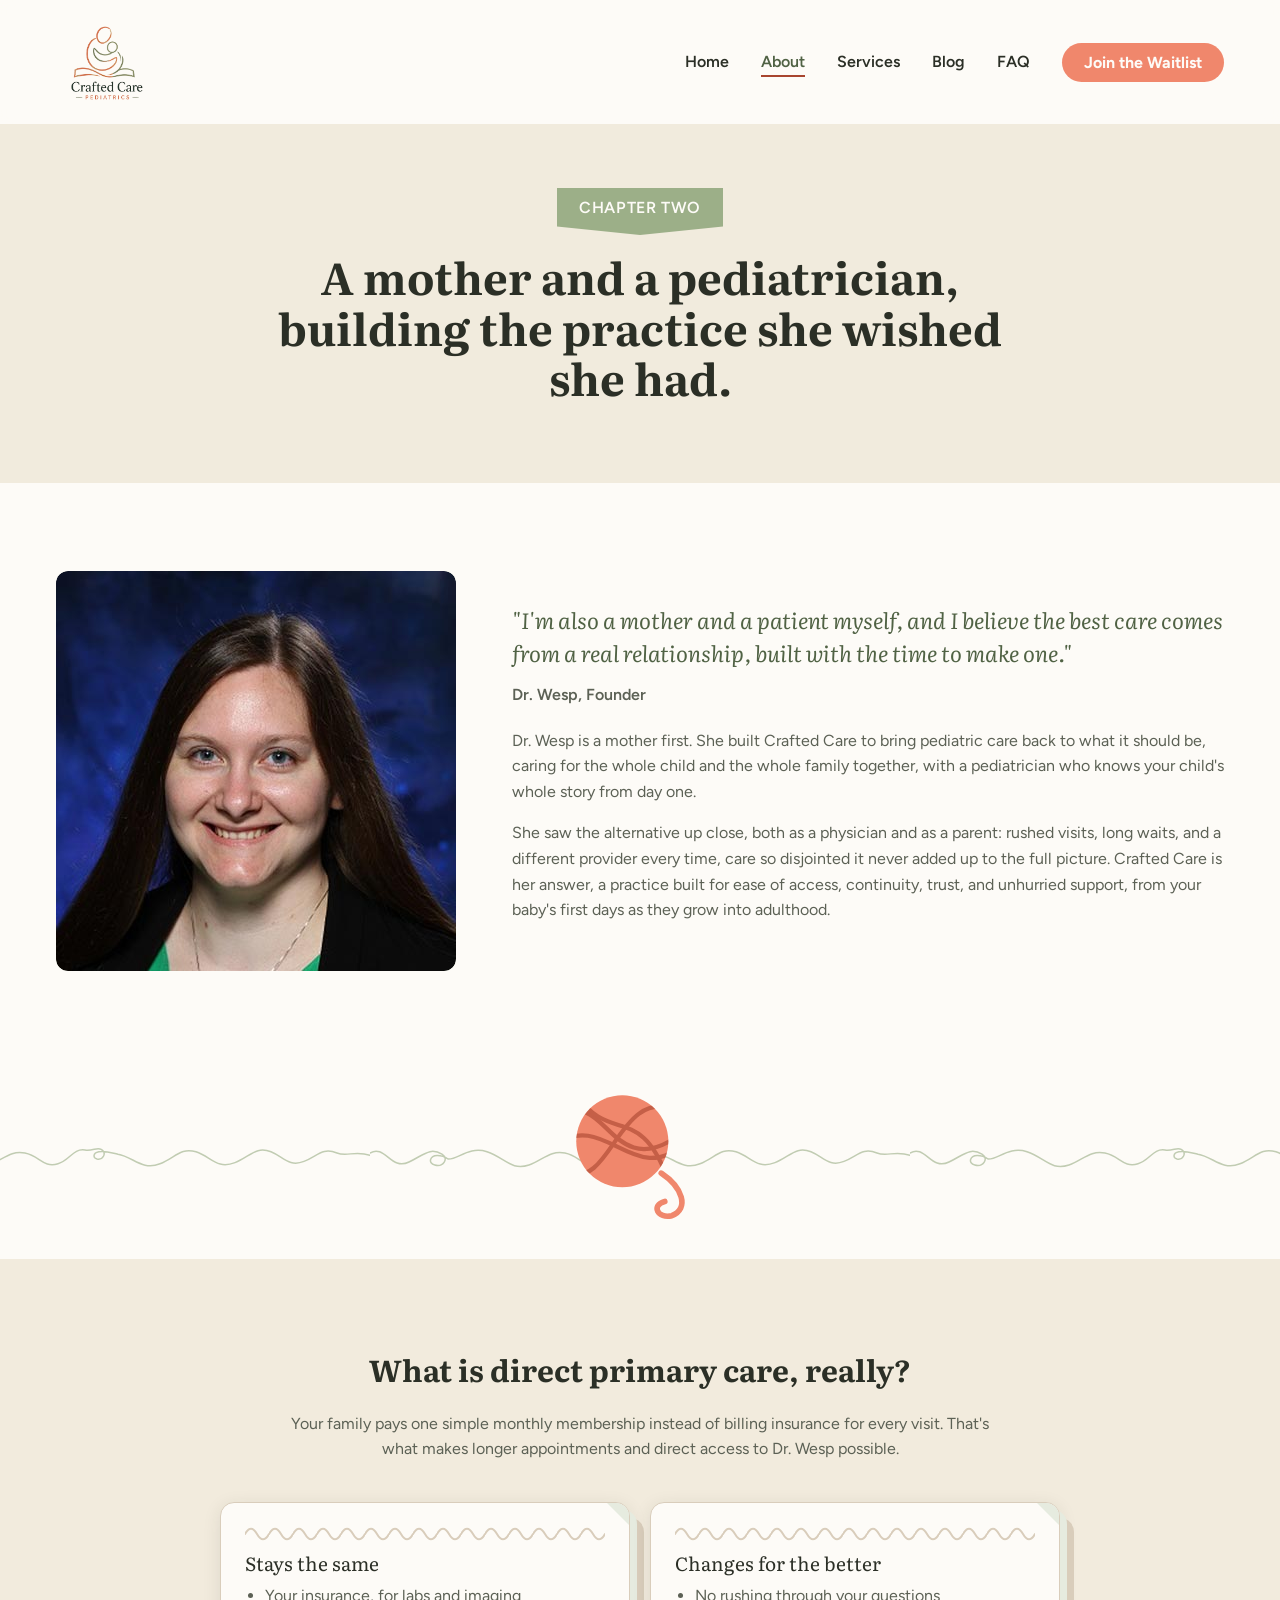
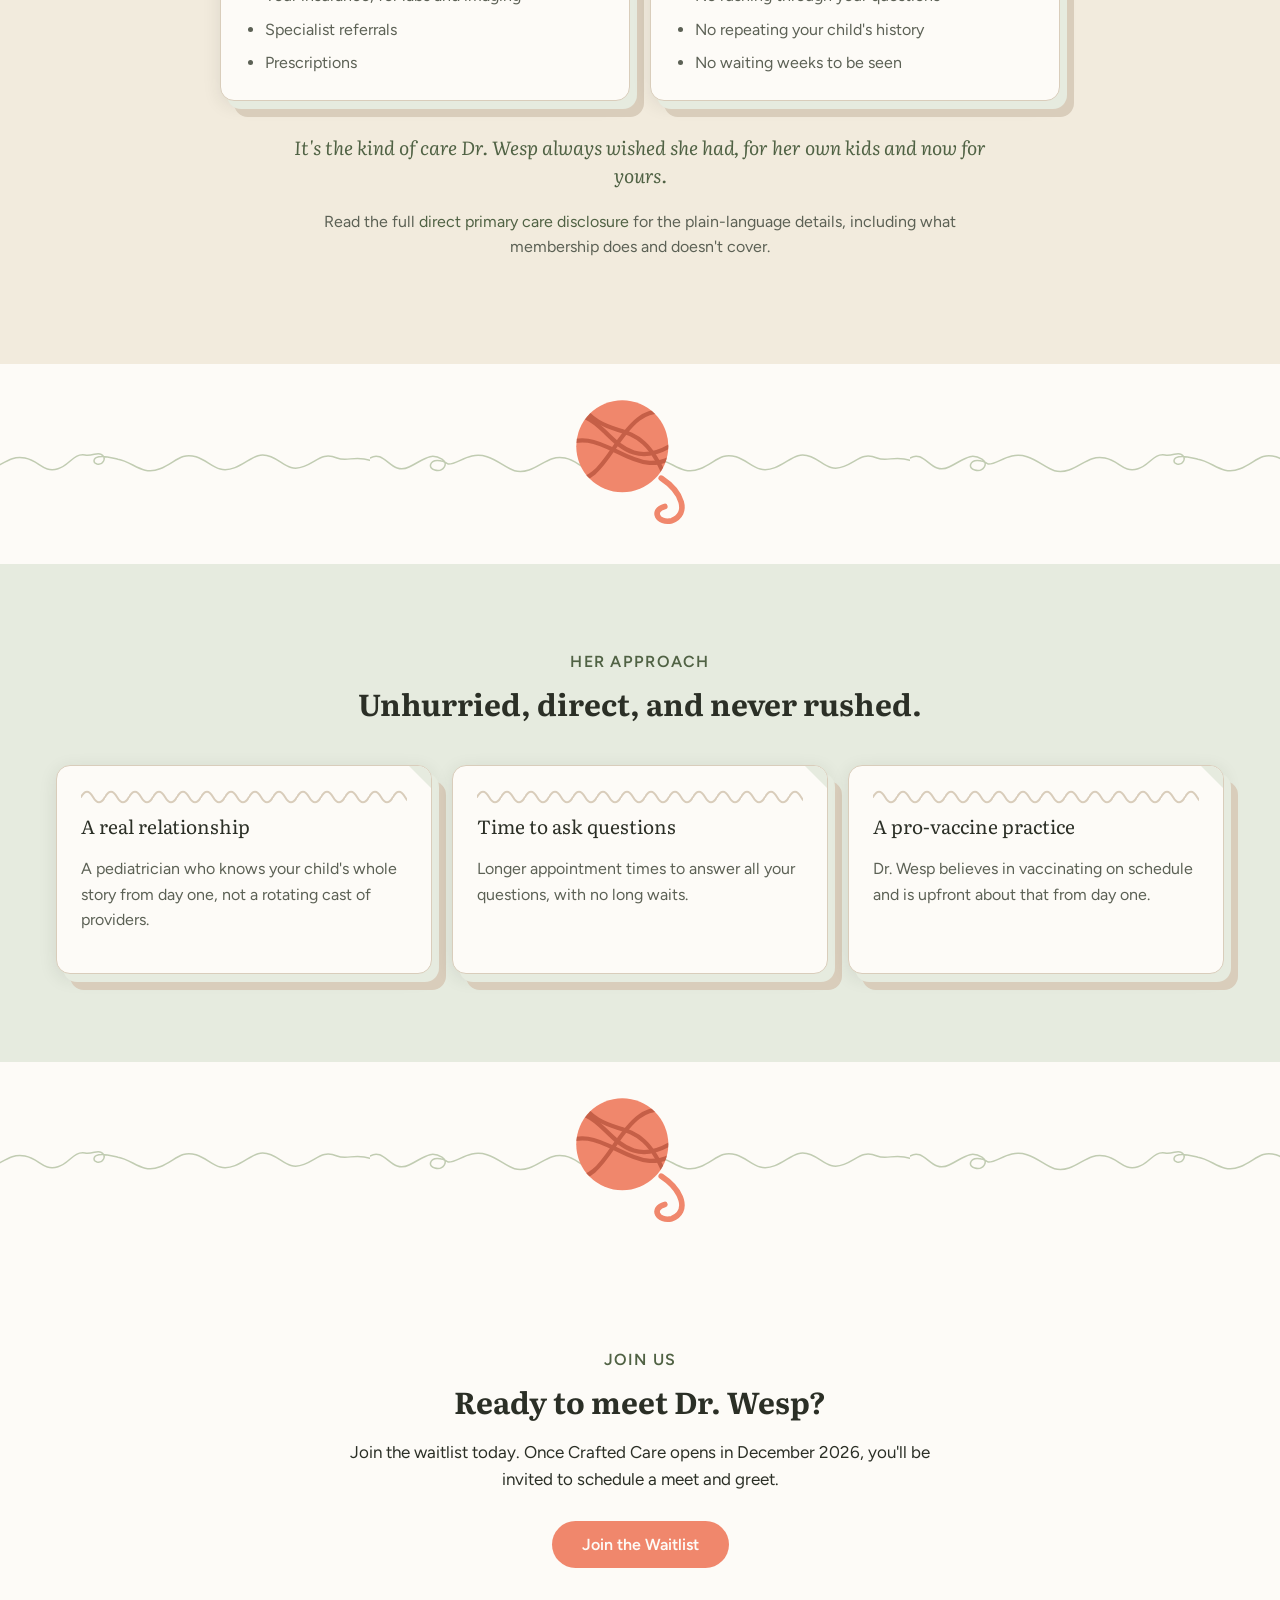
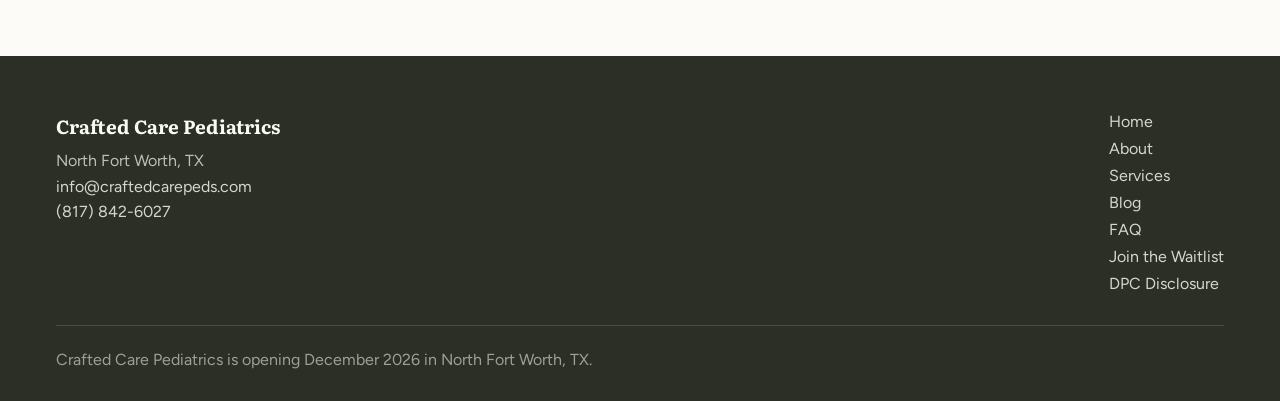
==== commit 6b45460e: "Add Direct Primary Care disclosure page - New disclosure.html modeled after the reference example, e" ====
--- a/about.html
+++ b/about.html
@@ -75,6 +75,7 @@
   </div>
   <div class="reveal" style="max-width:700px; margin:32px auto 0; text-align:center;">
     <p style="font-family:var(--font-serif); font-style:italic; font-size:19px; color:var(--deep-sage); margin:0;">It's the kind of care Dr. Wesp always wished she had, for her own kids and now for yours.</p>
+    <p class="cc-body" style="margin-top:20px;">Read the full <a href="disclosure.html">direct primary care disclosure</a> for the plain-language details, including what membership does and doesn't cover.</p>
   </div>
 </div>
 
@@ -131,6 +132,7 @@
       <a href="blog.html">Blog</a>
       <a href="faq.html">FAQ</a>
       <a href="join.html">Join the Waitlist</a>
+      <a href="disclosure.html">DPC Disclosure</a>
     </div>
   </div>
   <div class="site-footer-bottom">Crafted Care Pediatrics is opening December 2026 in North Fort Worth, TX.</div>
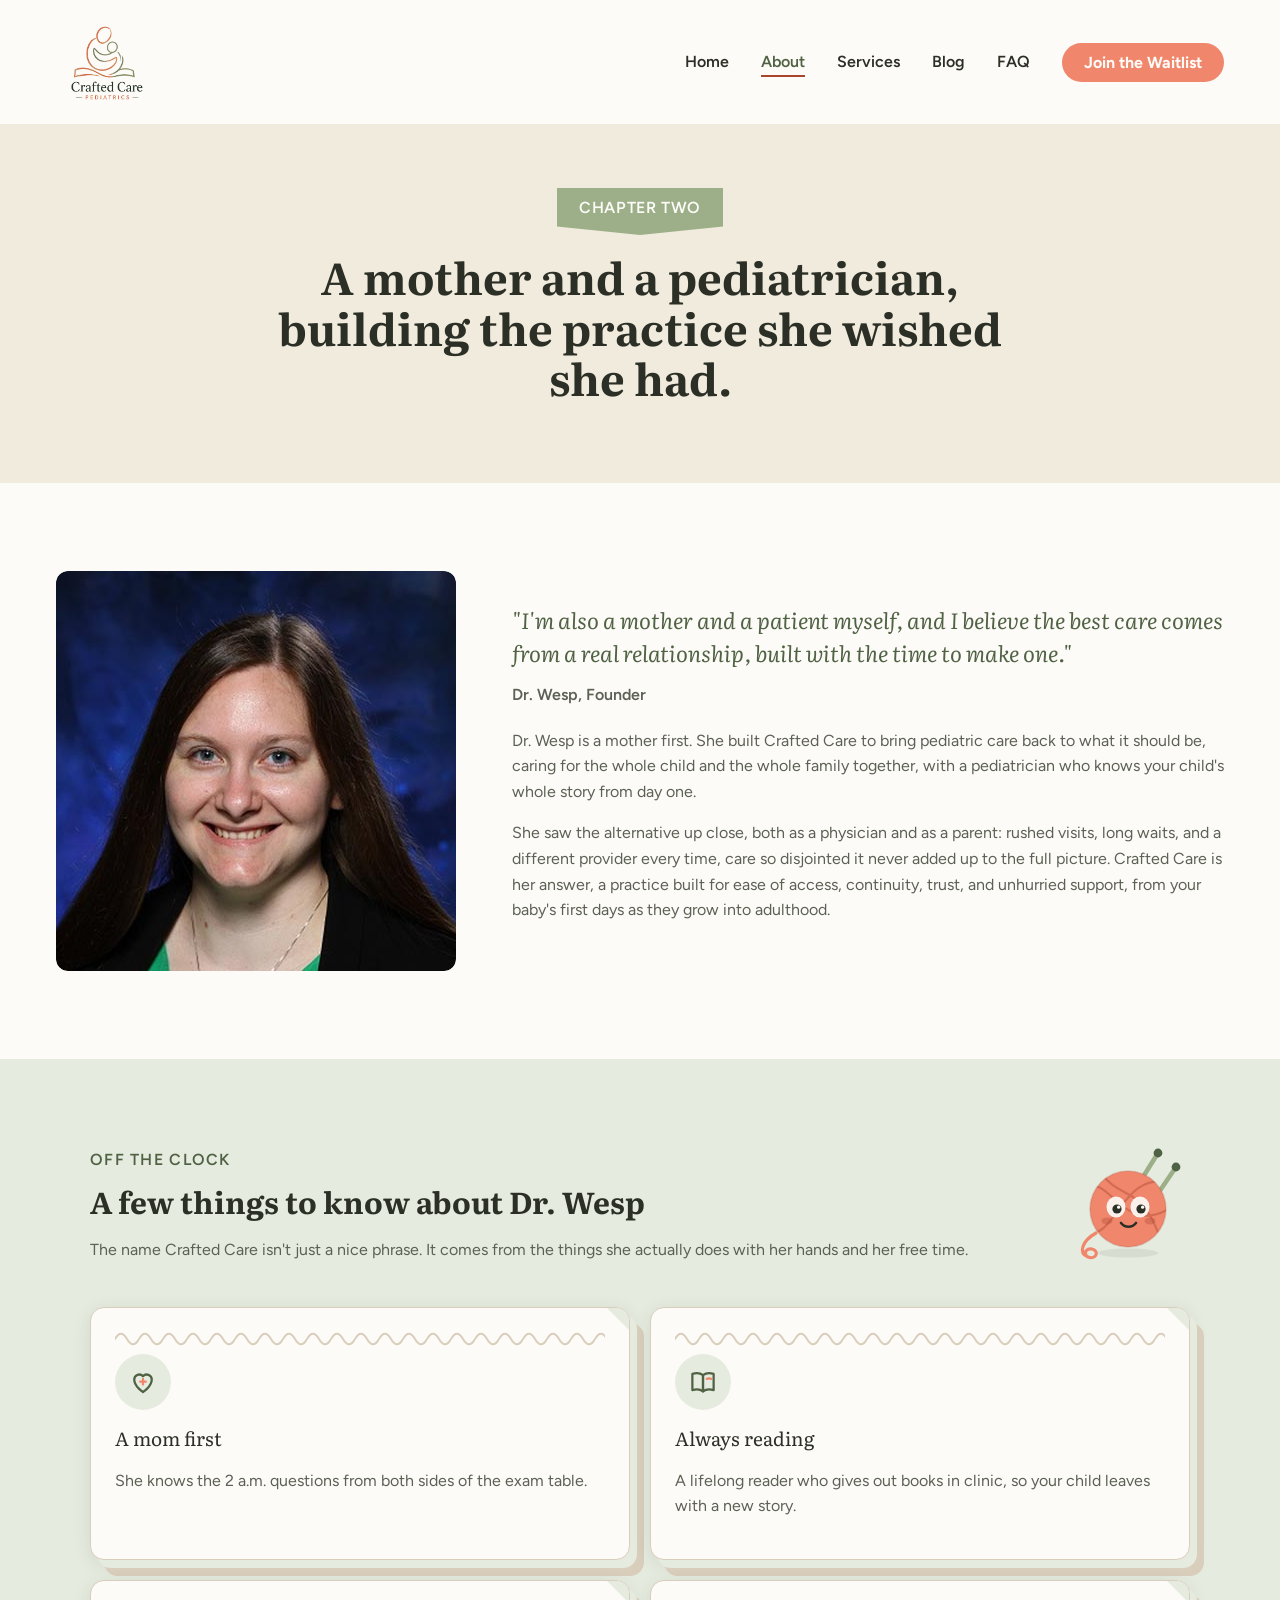
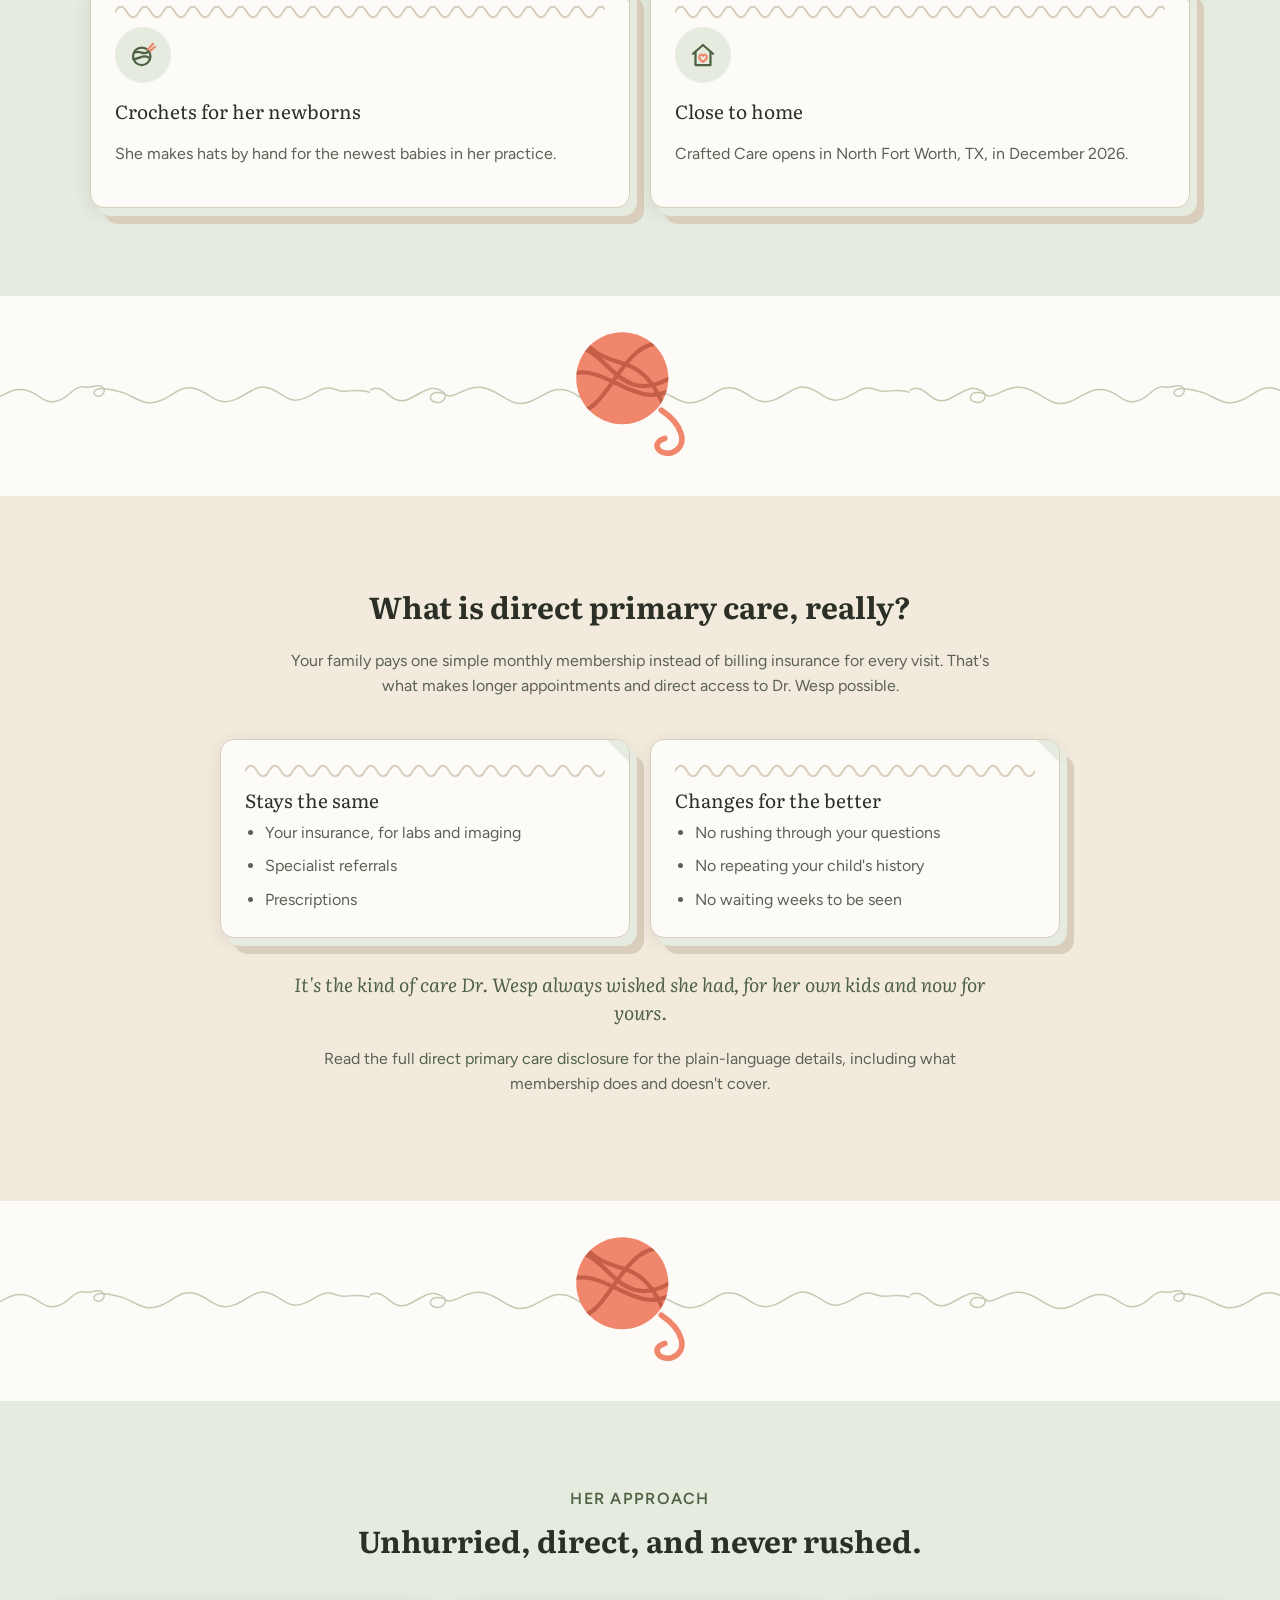
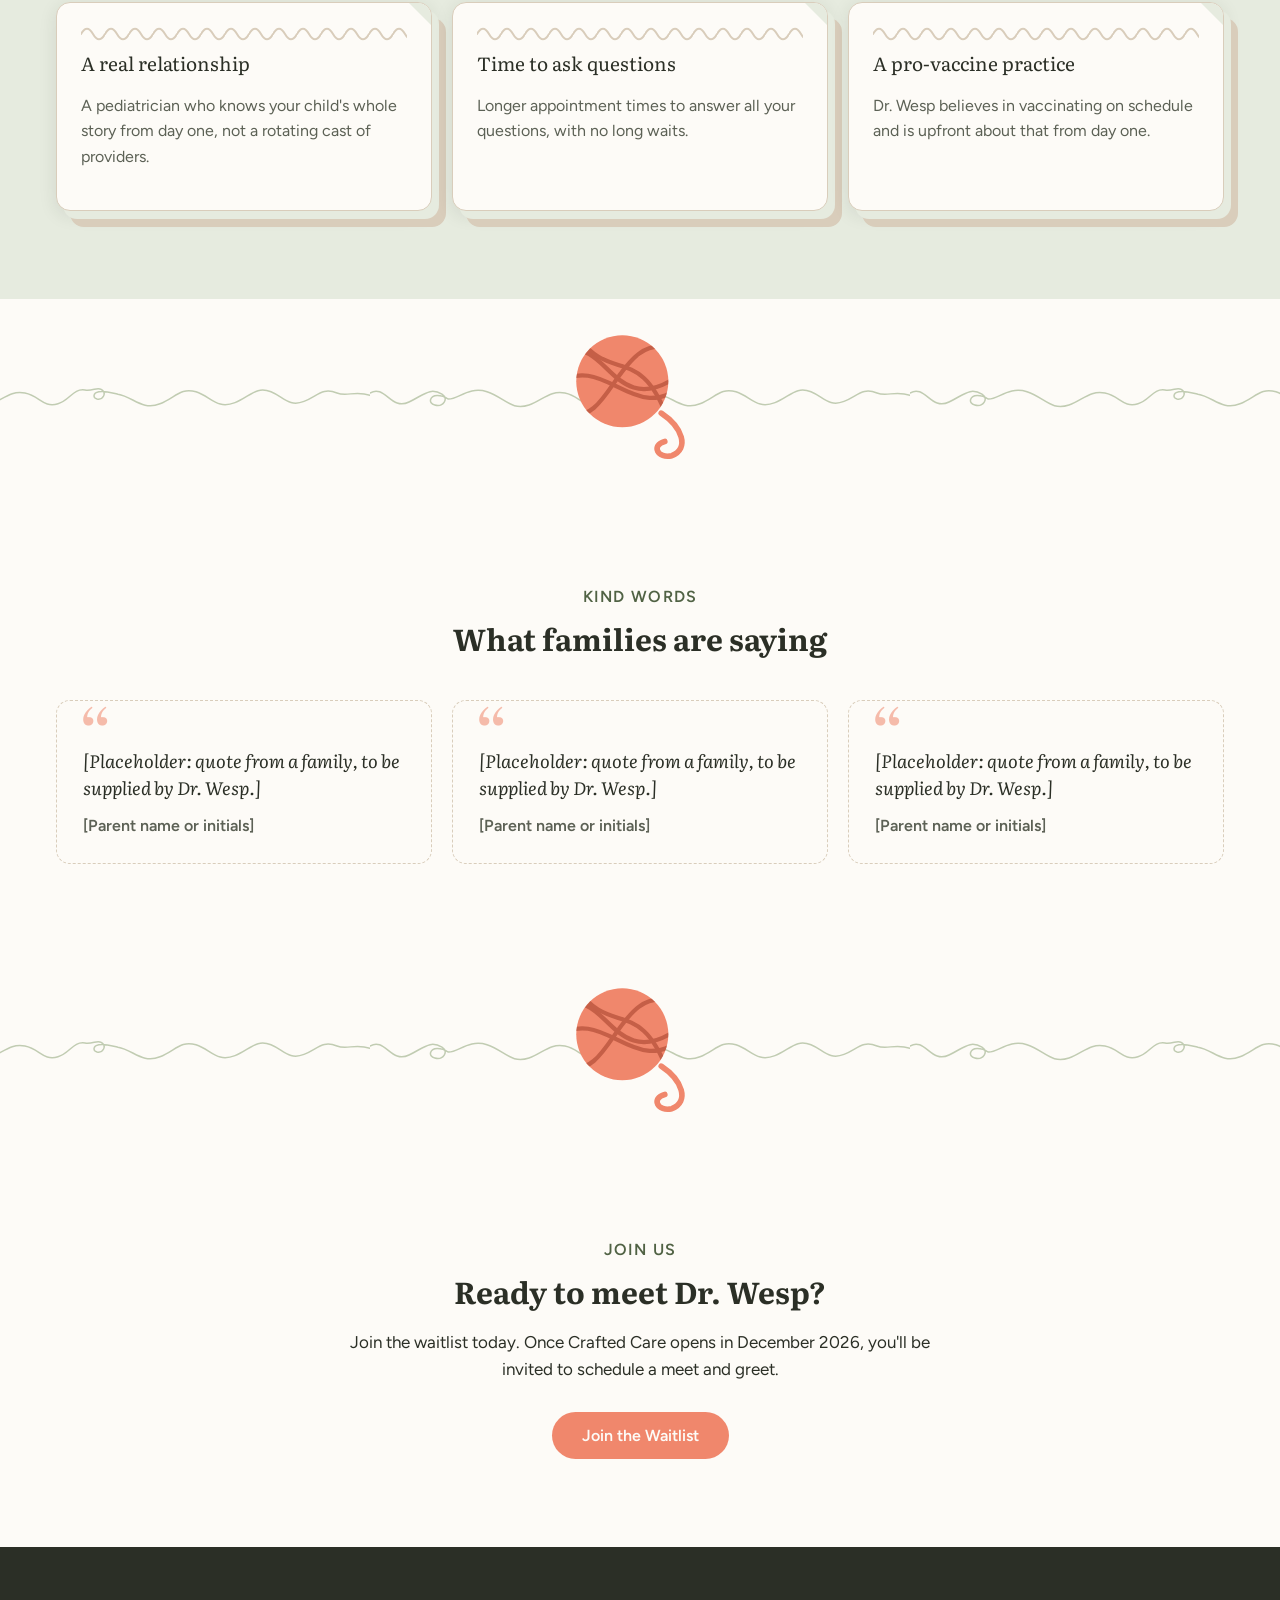
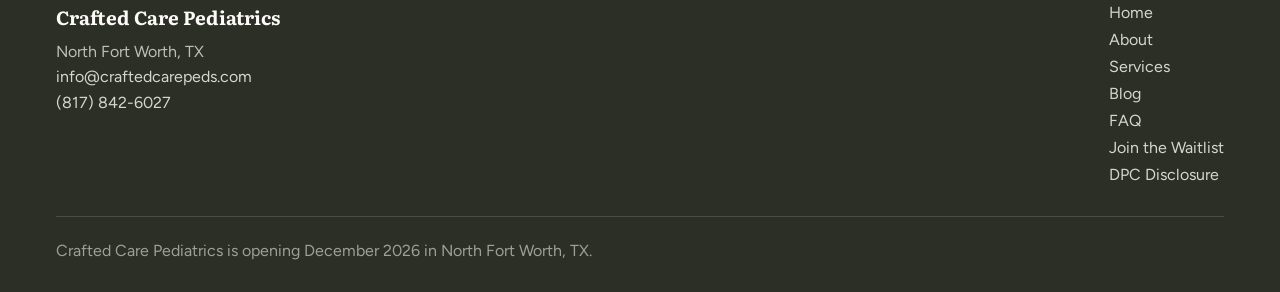
==== commit 3188c2ad: "Add Purl mascot, icon set, doctor profile, testimonials, and split Services Adapts the warmer, more " ====
--- a/about.html
+++ b/about.html
@@ -43,6 +43,42 @@
       <div style="font-family:var(--font-sans); font-weight:600; font-size:16px; color:var(--text-muted); margin-bottom:24px;">Dr. Wesp, Founder</div>
       <p class="cc-body" style="margin-bottom:16px;">Dr. Wesp is a mother first. She built Crafted Care to bring pediatric care back to what it should be, caring for the whole child and the whole family together, with a pediatrician who knows your child's whole story from day one.</p>
       <p class="cc-body">She saw the alternative up close, both as a physician and as a parent: rushed visits, long waits, and a different provider every time, care so disjointed it never added up to the full picture. Crafted Care is her answer, a practice built for ease of access, continuity, trust, and unhurried support, from your baby's first days as they grow into adulthood.</p>
+    </div>
+  </div>
+</div>
+
+<!-- Off the clock -->
+<div style="background:var(--sage-mist); padding:88px 56px;">
+  <div style="max-width:1100px; margin:0 auto;">
+    <div class="cc-row reveal" style="flex-wrap:wrap; align-items:center; gap:48px; margin-bottom:40px;">
+      <div style="flex:1; min-width:280px;">
+        <div class="cc-eyebrow" style="margin-bottom:10px;">Off the clock</div>
+        <div class="cc-h2" style="margin-bottom:14px;">A few things to know about Dr. Wesp</div>
+        <p class="cc-body" style="margin:0;">The name Crafted Care isn't just a nice phrase. It comes from the things she actually does with her hands and her free time.</p>
+      </div>
+      <img class="purl purl--bob" src="assets/purl.svg" alt="" width="120" height="120">
+    </div>
+    <div class="benefits-grid benefits-grid--2">
+      <div class="cc-card reveal" style="--d:0ms;"><div class="cc-bookmark"></div><div class="cc-stitch">
+        <div class="cc-icon" aria-hidden="true"><svg viewBox="0 0 24 24"><path d="M12 20s-7-4.4-7-10a4 4 0 0 1 7-2.6A4 4 0 0 1 19 10c0 5.6-7 10-7 10z"/><path class="accent" d="M12 9.5v4.5M9.75 11.75h4.5"/></svg></div>
+        <div class="cc-card-title">A mom first</div>
+        <p class="cc-body">She knows the 2 a.m. questions from both sides of the exam table.</p>
+      </div></div>
+      <div class="cc-card reveal" style="--d:60ms;"><div class="cc-bookmark"></div><div class="cc-stitch">
+        <div class="cc-icon" aria-hidden="true"><svg viewBox="0 0 24 24"><path d="M3.5 5.5c3-1 6-1 8.5 1v13c-2.5-2-5.5-2-8.5-1z"/><path d="M20.5 5.5c-3-1-6-1-8.5 1v13c2.5-2 5.5-2 8.5-1z"/><path class="accent" d="M15 9.5c1.3-.4 2.5-.4 3.5 0"/></svg></div>
+        <div class="cc-card-title">Always reading</div>
+        <p class="cc-body">A lifelong reader who gives out books in clinic, so your child leaves with a new story.</p>
+      </div></div>
+      <div class="cc-card reveal" style="--d:0ms;"><div class="cc-bookmark"></div><div class="cc-stitch">
+        <div class="cc-icon" aria-hidden="true"><svg viewBox="0 0 24 24"><circle cx="11" cy="13" r="7"/><path d="M5.5 10c4-2 8 3 11-1M4.5 15c4 1 7-4 12-1"/><path class="accent" d="M16 7.5l4-4.5M18 8.5l3.5-3"/></svg></div>
+        <div class="cc-card-title">Crochets for her newborns</div>
+        <p class="cc-body">She makes hats by hand for the newest babies in her practice.</p>
+      </div></div>
+      <div class="cc-card reveal" style="--d:60ms;"><div class="cc-bookmark"></div><div class="cc-stitch">
+        <div class="cc-icon" aria-hidden="true"><svg viewBox="0 0 24 24"><path d="M4 11l8-7 8 7"/><path d="M6 9.5V20h12V9.5"/><path class="accent" d="M12 17.5s-3-1.8-3-4a1.6 1.6 0 0 1 3-.9 1.6 1.6 0 0 1 3 .9c0 2.2-3 4-3 4z"/></svg></div>
+        <div class="cc-card-title">Close to home</div>
+        <p class="cc-body">Crafted Care opens in North Fort Worth, TX, in December 2026.</p>
+      </div></div>
     </div>
   </div>
 </div>
@@ -107,6 +143,30 @@
 
 <div class="yarn-break" aria-hidden="true"></div>
 
+<!-- Testimonials: PLACEHOLDER quotes, replace with real client-supplied quotes before launch -->
+<div style="max-width:1328px; margin:0 auto; padding:88px 56px;">
+  <div class="reveal" style="margin-bottom:40px; text-align:center;">
+    <div class="cc-eyebrow" style="margin-bottom:10px;">Kind words</div>
+    <div class="cc-h2">What families are saying</div>
+  </div>
+  <div class="benefits-grid">
+    <div class="quote-card reveal" style="--d:0ms;">
+      <blockquote>[Placeholder: quote from a family, to be supplied by Dr. Wesp.]</blockquote>
+      <div class="quote-by">[Parent name or initials]</div>
+    </div>
+    <div class="quote-card reveal" style="--d:60ms;">
+      <blockquote>[Placeholder: quote from a family, to be supplied by Dr. Wesp.]</blockquote>
+      <div class="quote-by">[Parent name or initials]</div>
+    </div>
+    <div class="quote-card reveal" style="--d:120ms;">
+      <blockquote>[Placeholder: quote from a family, to be supplied by Dr. Wesp.]</blockquote>
+      <div class="quote-by">[Parent name or initials]</div>
+    </div>
+  </div>
+</div>
+
+<div class="yarn-break" aria-hidden="true"></div>
+
 <!-- Final CTA -->
 <div style="max-width:1328px; margin:0 auto; padding:88px 56px; text-align:center;">
   <div class="reveal" style="max-width:600px; margin:0 auto;">
--- a/assets/site.css
+++ b/assets/site.css
@@ -59,6 +59,33 @@
 .cc-card-media img{width:100%;height:100%;object-fit:cover;display:block;}
 
 .info-panel{background:var(--sage-mist);border-radius:14px;padding:28px 26px;}
+
+.cc-icon{width:56px;height:56px;border-radius:50%;background:var(--sage-mist);display:flex;align-items:center;justify-content:center;margin:0 0 14px;transition:transform .35s var(--ease);}
+.cc-icon svg{width:30px;height:30px;fill:none;stroke:var(--deep-sage);stroke-width:1.8;stroke-linecap:round;stroke-linejoin:round;}
+.cc-icon .accent{stroke:var(--coral);}
+.cc-icon .accent-fill{fill:var(--coral);stroke:none;}
+.cc-card:hover .cc-icon{transform:rotate(-6deg) scale(1.06);}
+
+/* ---------- Purl the mascot ---------- */
+.purl{display:block;height:auto;}
+@media (prefers-reduced-motion:no-preference){
+  .purl--bob{animation:purlBob 4.5s ease-in-out infinite;transform-origin:50% 90%;}
+}
+@keyframes purlBob{0%,100%{transform:translateY(0) rotate(0);}50%{transform:translateY(-6px) rotate(-3deg);}}
+.purl-note{display:flex;align-items:center;gap:28px;background:var(--paper);border:1px solid var(--border-hairline);border-radius:18px;padding:28px 32px;box-shadow:0 4px 18px rgba(43,47,38,0.08);}
+@media (max-width:640px){.purl-note{flex-direction:column;text-align:center;padding:24px;}}
+
+/* ---------- testimonials ---------- */
+.quote-card{background:var(--paper);border:1.5px dashed var(--border-hairline);border-radius:14px;padding:28px 26px;position:relative;}
+.quote-card::before{content:'\201C';position:absolute;top:-6px;left:20px;font-family:var(--font-serif);font-size:72px;line-height:1;color:var(--coral);opacity:.55;}
+.quote-card blockquote{font-family:var(--font-serif);font-style:italic;font-size:18px;line-height:1.55;color:var(--ink);margin:18px 0 14px;}
+.quote-card .quote-by{font-family:var(--font-sans);font-weight:600;font-size:16px;color:var(--text-muted);}
+
+/* ---------- link-out cards (Services hub) ---------- */
+.path-card{display:flex;flex-direction:column;height:100%;color:inherit;}
+.path-card:hover{color:inherit;}
+.path-card .path-more{margin-top:auto;padding-top:14px;font-weight:600;color:var(--deep-sage);}
+.path-card:hover .path-more{color:var(--deep-coral);}
 
 .cc-row{display:flex;gap:48px;}
 @media (max-width:900px){
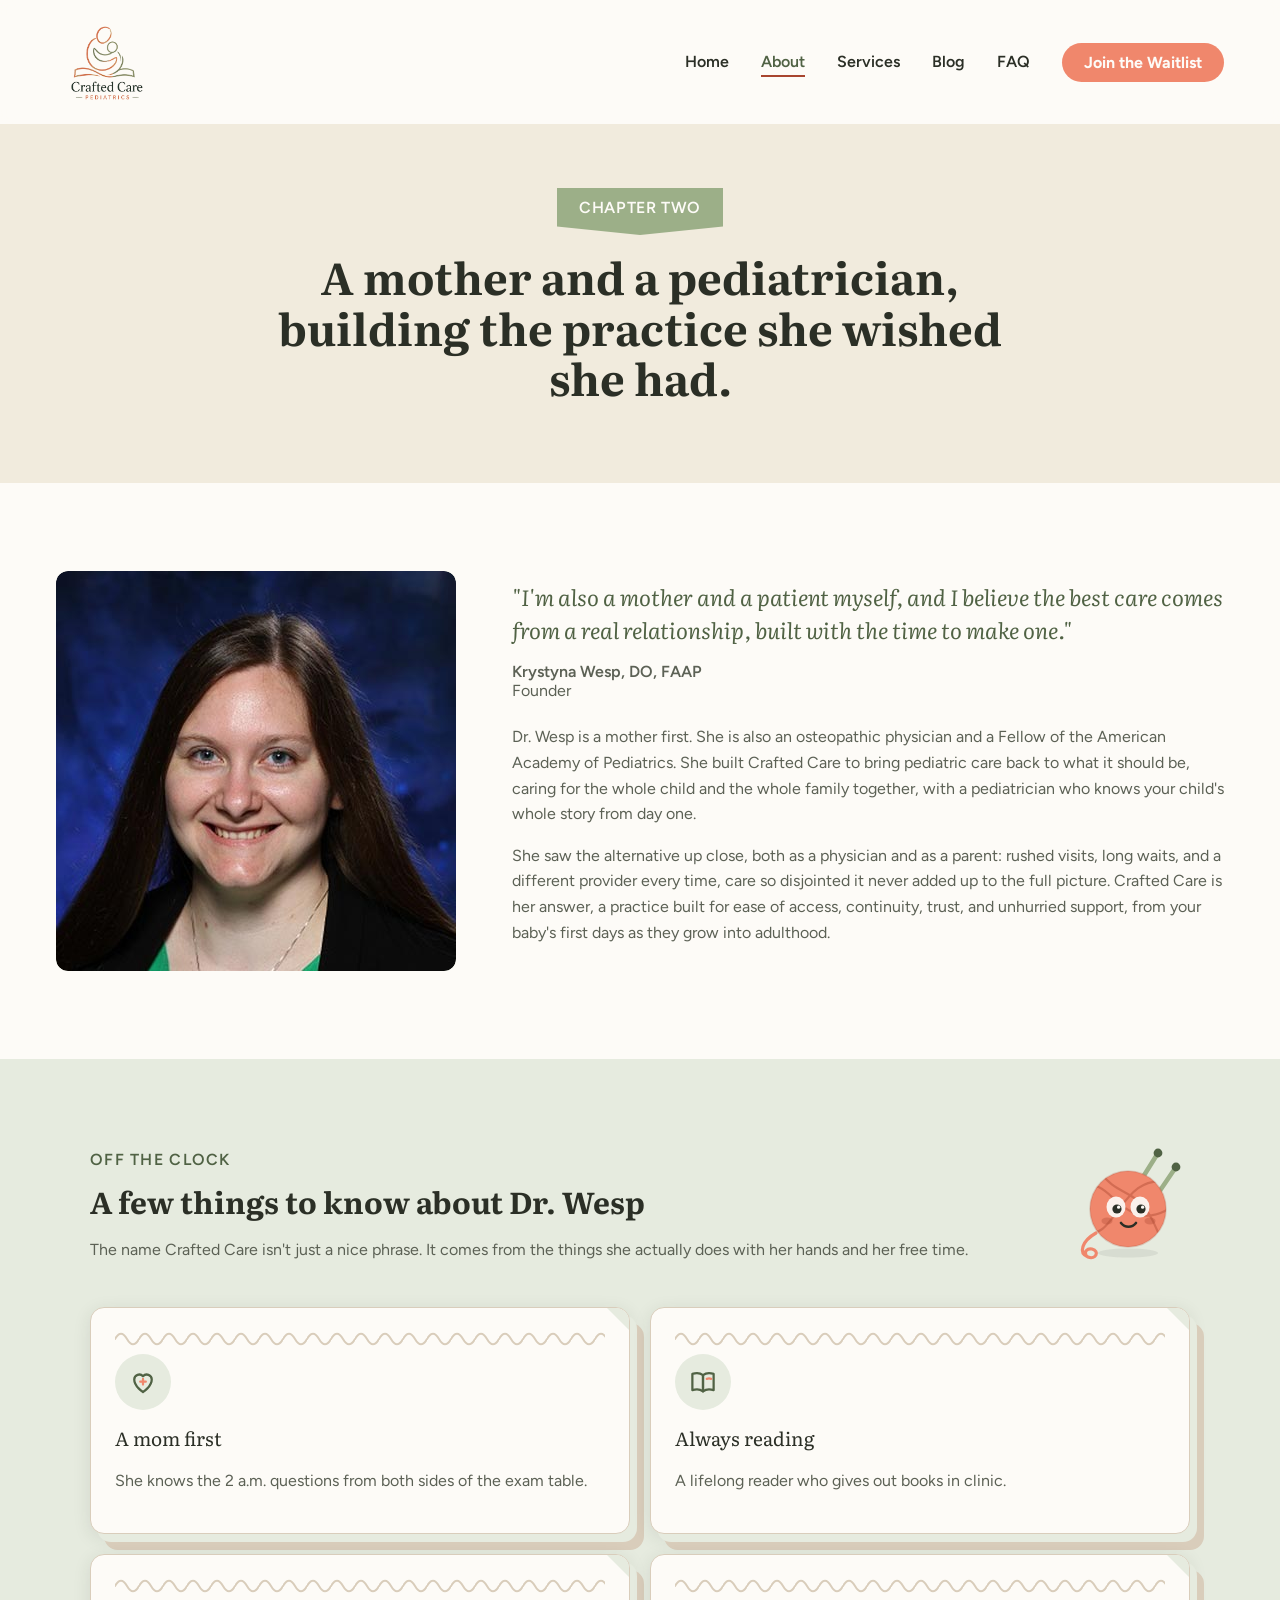
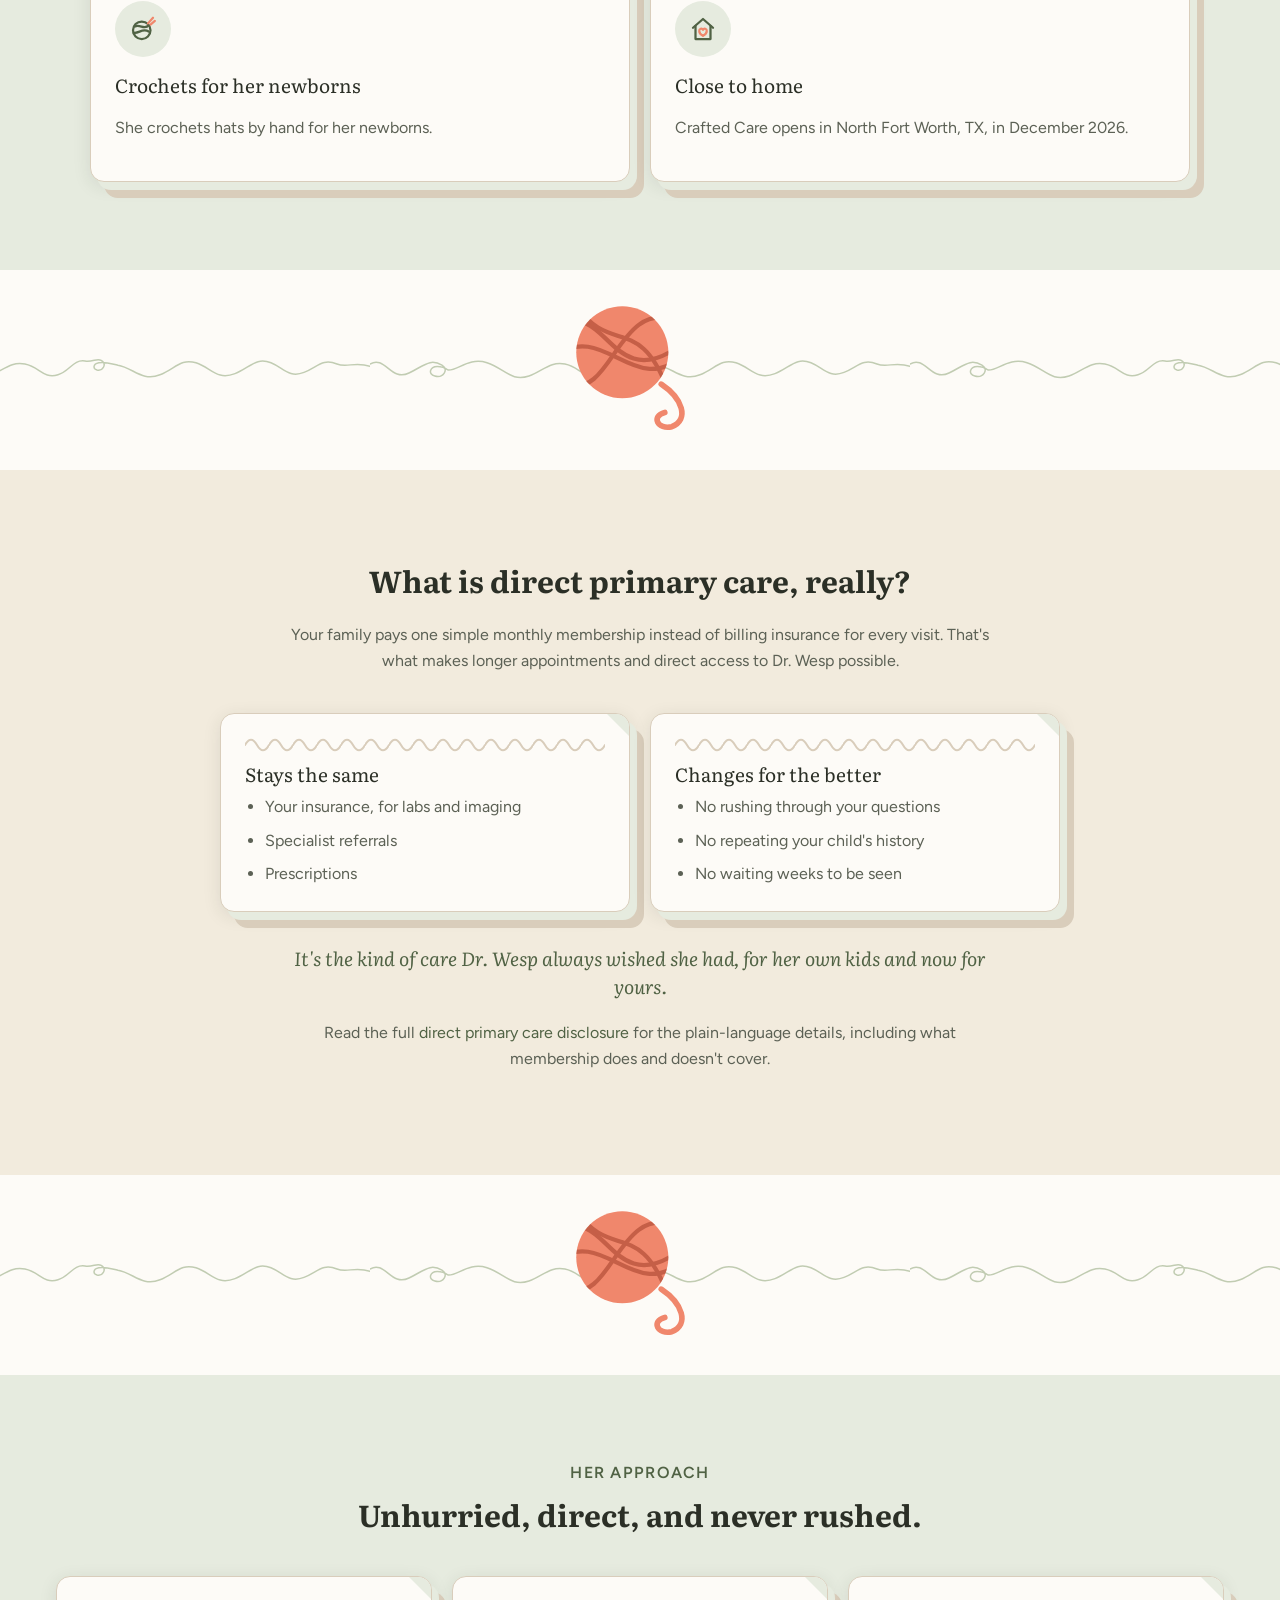
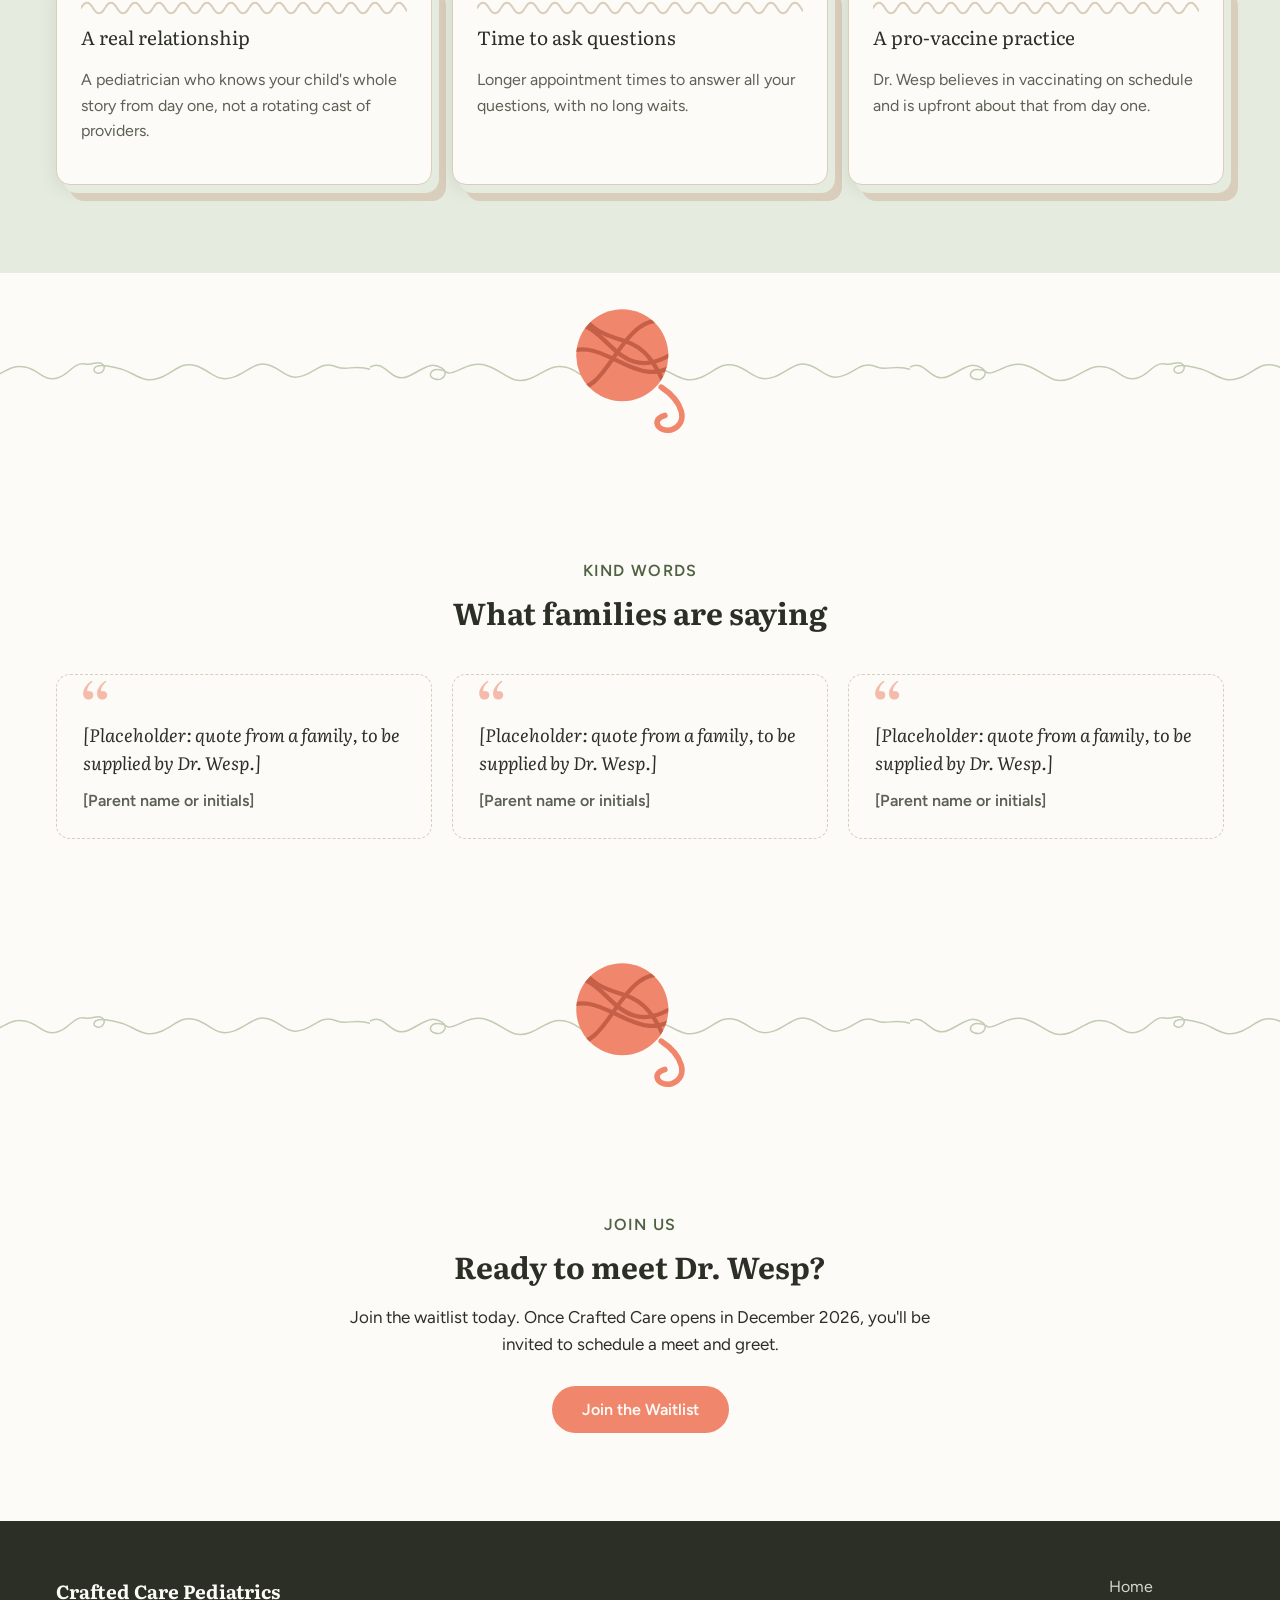
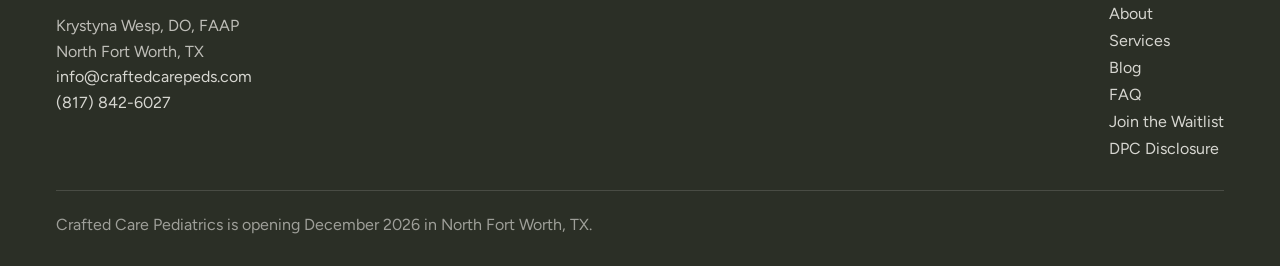
==== commit 4957d380: "Add Dr. Wesp's DO, FAAP credential per updated client guidelines - Credential line "Krystyna Wesp, D" ====
--- a/about.html
+++ b/about.html
@@ -40,8 +40,8 @@
     <div class="hero-photo hero-photo--filled hero-photo--headshot" style="flex:1; min-width:280px; max-width:400px;"><img src="assets/dr-wesp-headshot.jpg" alt="Dr. Wesp, founder of Crafted Care Pediatrics"></div>
     <div style="flex:1; min-width:300px;">
       <blockquote style="font-family:var(--font-serif); font-style:italic; font-size:22px; line-height:1.5; color:var(--deep-sage); margin:0 0 16px;">"I'm also a mother and a patient myself, and I believe the best care comes from a real relationship, built with the time to make one."</blockquote>
-      <div style="font-family:var(--font-sans); font-weight:600; font-size:16px; color:var(--text-muted); margin-bottom:24px;">Dr. Wesp, Founder</div>
-      <p class="cc-body" style="margin-bottom:16px;">Dr. Wesp is a mother first. She built Crafted Care to bring pediatric care back to what it should be, caring for the whole child and the whole family together, with a pediatrician who knows your child's whole story from day one.</p>
+      <div style="font-family:var(--font-sans); font-weight:600; font-size:16px; color:var(--text-muted); margin-bottom:24px;">Krystyna Wesp, DO, FAAP<br><span style="font-weight:400;">Founder</span></div>
+      <p class="cc-body" style="margin-bottom:16px;">Dr. Wesp is a mother first. She is also an osteopathic physician and a Fellow of the American Academy of Pediatrics. She built Crafted Care to bring pediatric care back to what it should be, caring for the whole child and the whole family together, with a pediatrician who knows your child's whole story from day one.</p>
       <p class="cc-body">She saw the alternative up close, both as a physician and as a parent: rushed visits, long waits, and a different provider every time, care so disjointed it never added up to the full picture. Crafted Care is her answer, a practice built for ease of access, continuity, trust, and unhurried support, from your baby's first days as they grow into adulthood.</p>
     </div>
   </div>
@@ -67,12 +67,12 @@
       <div class="cc-card reveal" style="--d:60ms;"><div class="cc-bookmark"></div><div class="cc-stitch">
         <div class="cc-icon" aria-hidden="true"><svg viewBox="0 0 24 24"><path d="M3.5 5.5c3-1 6-1 8.5 1v13c-2.5-2-5.5-2-8.5-1z"/><path d="M20.5 5.5c-3-1-6-1-8.5 1v13c2.5-2 5.5-2 8.5-1z"/><path class="accent" d="M15 9.5c1.3-.4 2.5-.4 3.5 0"/></svg></div>
         <div class="cc-card-title">Always reading</div>
-        <p class="cc-body">A lifelong reader who gives out books in clinic, so your child leaves with a new story.</p>
+        <p class="cc-body">A lifelong reader who gives out books in clinic.</p>
       </div></div>
       <div class="cc-card reveal" style="--d:0ms;"><div class="cc-bookmark"></div><div class="cc-stitch">
         <div class="cc-icon" aria-hidden="true"><svg viewBox="0 0 24 24"><circle cx="11" cy="13" r="7"/><path d="M5.5 10c4-2 8 3 11-1M4.5 15c4 1 7-4 12-1"/><path class="accent" d="M16 7.5l4-4.5M18 8.5l3.5-3"/></svg></div>
         <div class="cc-card-title">Crochets for her newborns</div>
-        <p class="cc-body">She makes hats by hand for the newest babies in her practice.</p>
+        <p class="cc-body">She crochets hats by hand for her newborns.</p>
       </div></div>
       <div class="cc-card reveal" style="--d:60ms;"><div class="cc-bookmark"></div><div class="cc-stitch">
         <div class="cc-icon" aria-hidden="true"><svg viewBox="0 0 24 24"><path d="M4 11l8-7 8 7"/><path d="M6 9.5V20h12V9.5"/><path class="accent" d="M12 17.5s-3-1.8-3-4a1.6 1.6 0 0 1 3-.9 1.6 1.6 0 0 1 3 .9c0 2.2-3 4-3 4z"/></svg></div>
@@ -181,6 +181,7 @@
   <div class="site-footer-grid">
     <div>
       <div class="site-footer-brand">Crafted Care Pediatrics</div>
+      <div class="cc-body" style="color:rgba(253,251,247,0.7);">Krystyna Wesp, DO, FAAP</div>
       <div class="cc-body" style="color:rgba(253,251,247,0.7);">North Fort Worth, TX</div>
       <div class="cc-body" style="color:rgba(253,251,247,0.7);"><a href="mailto:info@craftedcarepeds.com">info@craftedcarepeds.com</a></div>
       <div class="cc-body" style="color:rgba(253,251,247,0.7);"><a href="tel:+18178426027">(817) 842-6027</a></div>
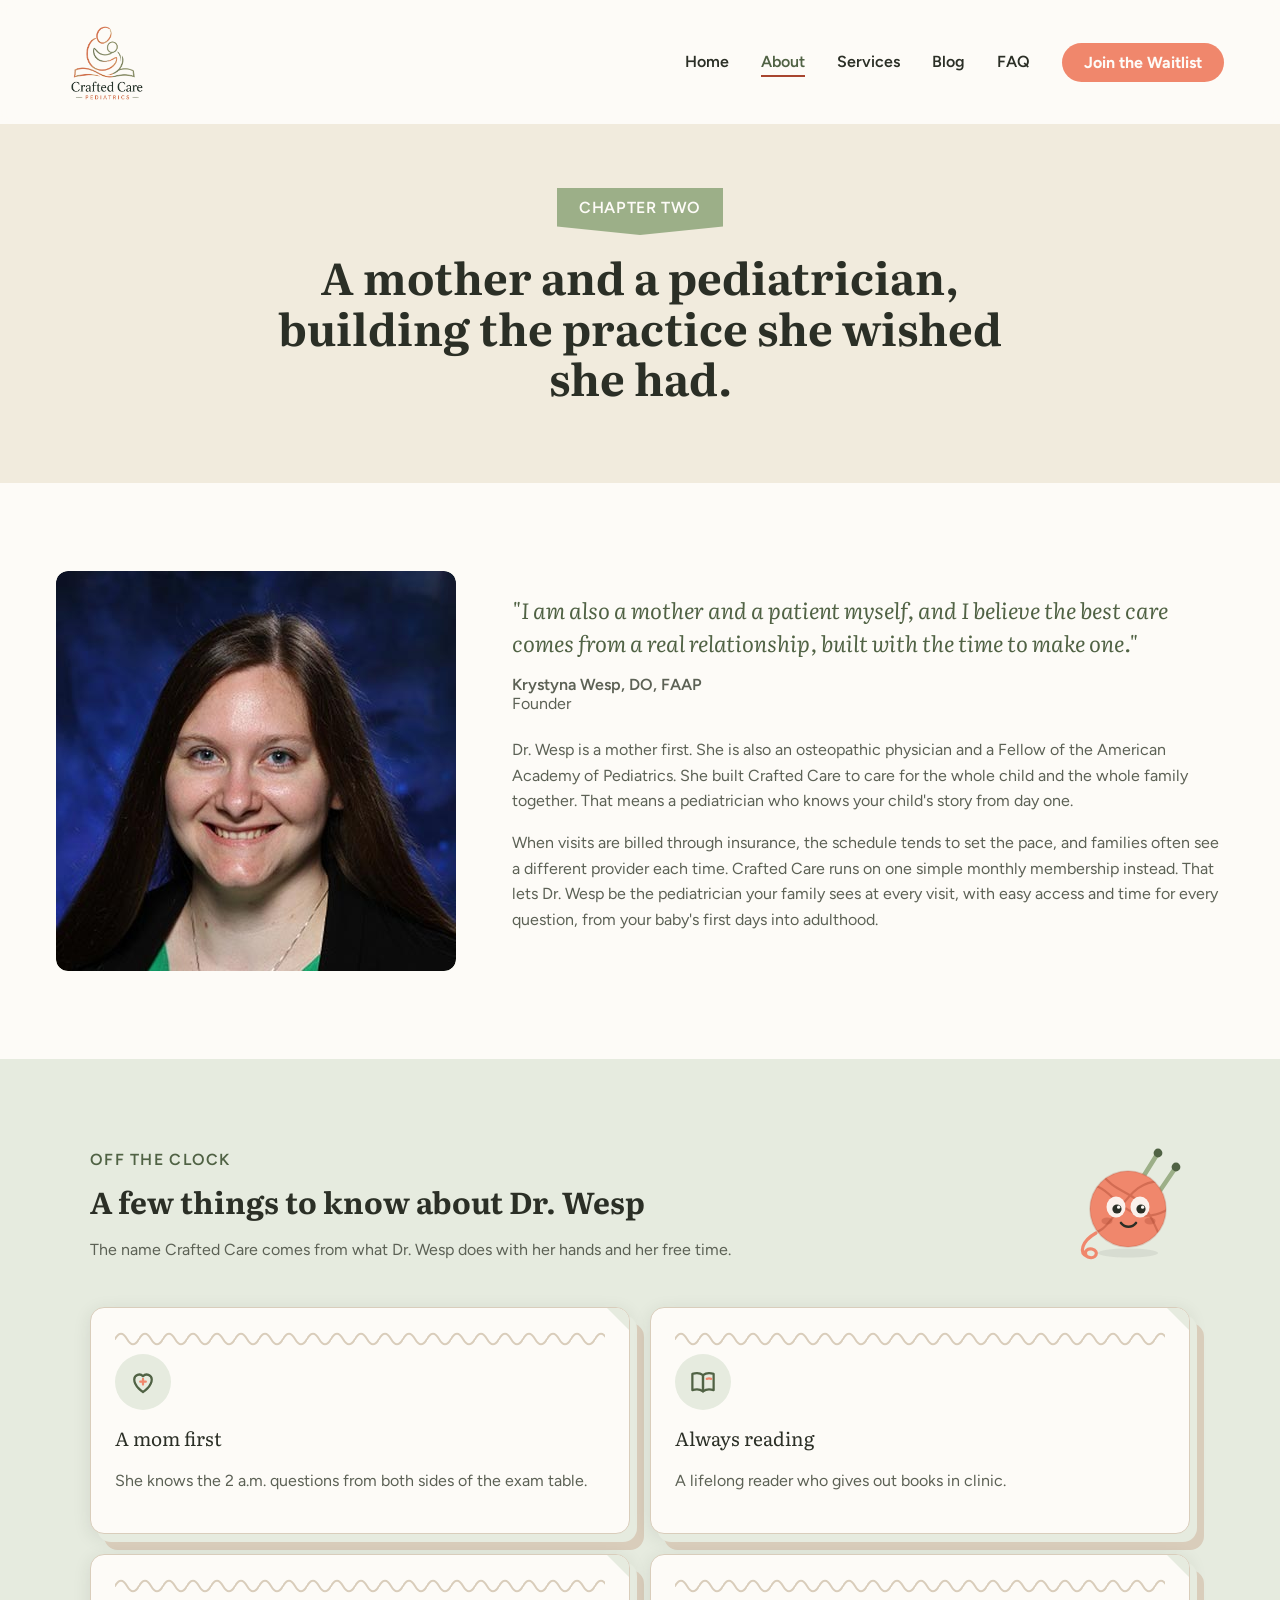
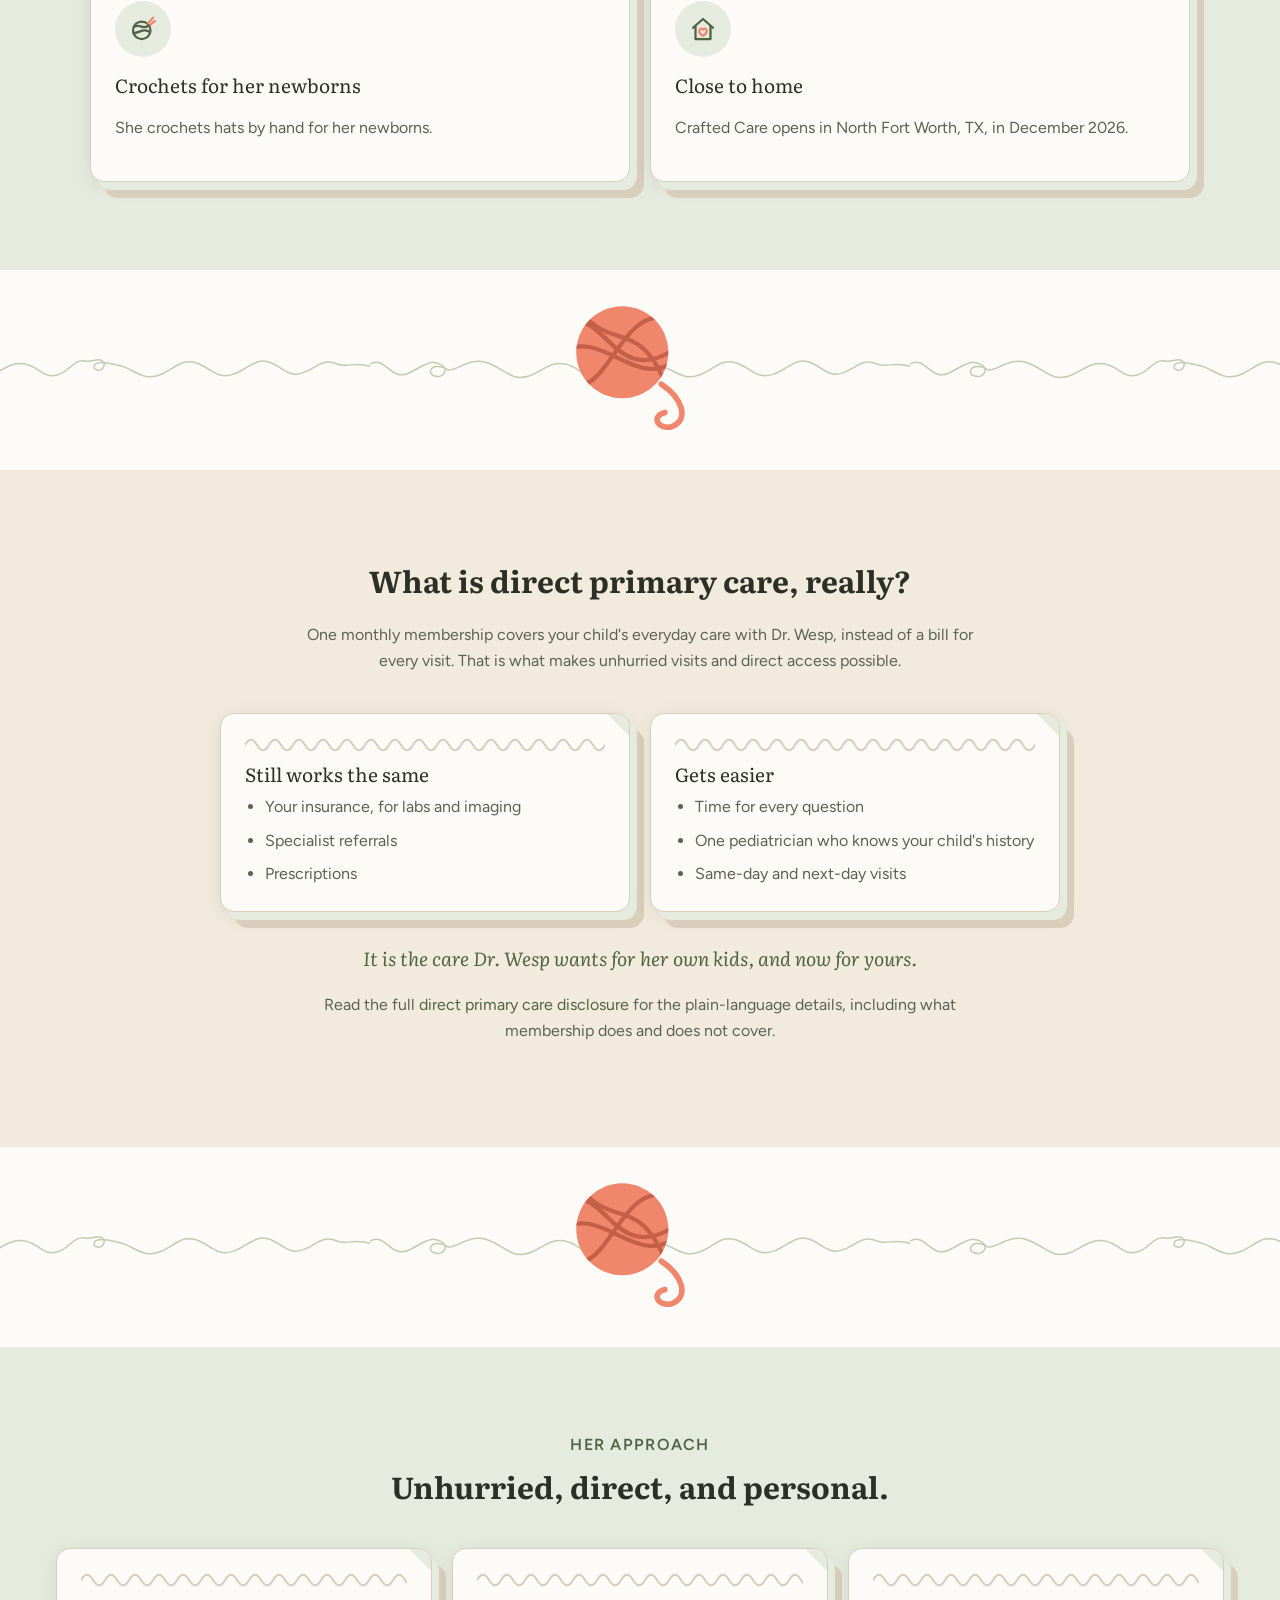
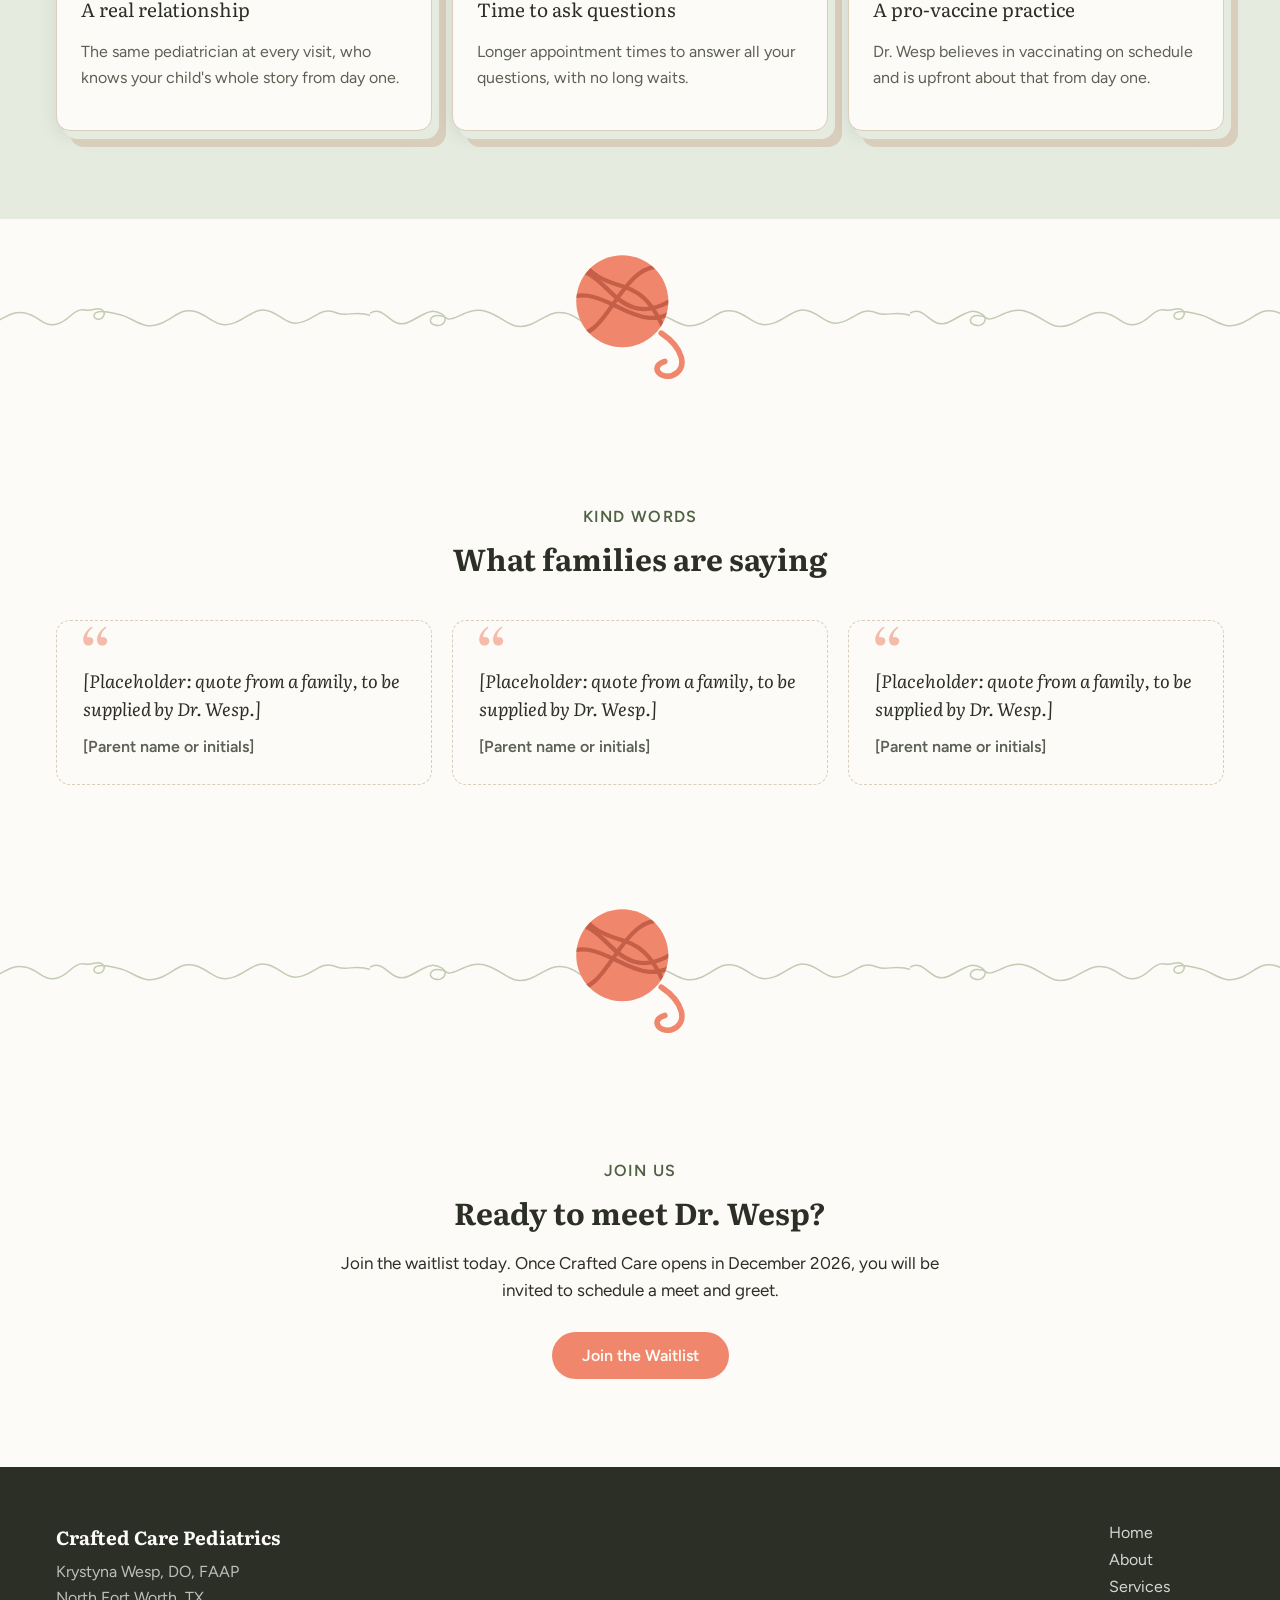
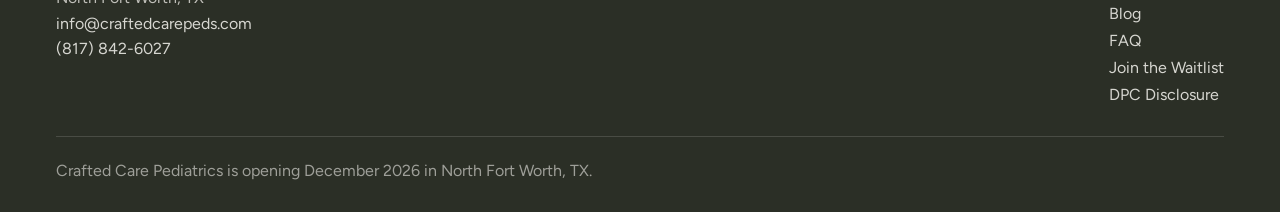
==== commit 37308bab: "Apply Dr. Wesp's brand voice guidelines across the site Rewrites copy to match her voice quiz (upbea" ====
--- a/about.html
+++ b/about.html
@@ -3,7 +3,7 @@
 <head>
 <meta charset="utf-8">
 <meta name="viewport" content="width=device-width, initial-scale=1">
-<title>About Dr. Wesp — Crafted Care Pediatrics</title>
+<title>About Dr. Wesp | Crafted Care Pediatrics</title>
 <meta name="description" content="Meet Dr. Wesp, the founder of Crafted Care Pediatrics: a mother and pediatrician building the unhurried, direct-access practice she wished she had for her own kids.">
 <link rel="preconnect" href="https://images.unsplash.com" crossorigin>
 <link rel="stylesheet" href="https://fonts.googleapis.com/css2?family=Literata:wght@400;500;600;700&family=Figtree:wght@400;500;600;700&display=swap">
@@ -39,10 +39,10 @@
   <div class="cc-row reveal" style="max-width:1328px; margin:0 auto; flex-wrap:wrap; align-items:center; gap:56px;">
     <div class="hero-photo hero-photo--filled hero-photo--headshot" style="flex:1; min-width:280px; max-width:400px;"><img src="assets/dr-wesp-headshot.jpg" alt="Dr. Wesp, founder of Crafted Care Pediatrics"></div>
     <div style="flex:1; min-width:300px;">
-      <blockquote style="font-family:var(--font-serif); font-style:italic; font-size:22px; line-height:1.5; color:var(--deep-sage); margin:0 0 16px;">"I'm also a mother and a patient myself, and I believe the best care comes from a real relationship, built with the time to make one."</blockquote>
+      <blockquote style="font-family:var(--font-serif); font-style:italic; font-size:22px; line-height:1.5; color:var(--deep-sage); margin:0 0 16px;">"I am also a mother and a patient myself, and I believe the best care comes from a real relationship, built with the time to make one."</blockquote>
       <div style="font-family:var(--font-sans); font-weight:600; font-size:16px; color:var(--text-muted); margin-bottom:24px;">Krystyna Wesp, DO, FAAP<br><span style="font-weight:400;">Founder</span></div>
-      <p class="cc-body" style="margin-bottom:16px;">Dr. Wesp is a mother first. She is also an osteopathic physician and a Fellow of the American Academy of Pediatrics. She built Crafted Care to bring pediatric care back to what it should be, caring for the whole child and the whole family together, with a pediatrician who knows your child's whole story from day one.</p>
-      <p class="cc-body">She saw the alternative up close, both as a physician and as a parent: rushed visits, long waits, and a different provider every time, care so disjointed it never added up to the full picture. Crafted Care is her answer, a practice built for ease of access, continuity, trust, and unhurried support, from your baby's first days as they grow into adulthood.</p>
+      <p class="cc-body" style="margin-bottom:16px;">Dr. Wesp is a mother first. She is also an osteopathic physician and a Fellow of the American Academy of Pediatrics. She built Crafted Care to care for the whole child and the whole family together. That means a pediatrician who knows your child's story from day one.</p>
+      <p class="cc-body">When visits are billed through insurance, the schedule tends to set the pace, and families often see a different provider each time. Crafted Care runs on one simple monthly membership instead. That lets Dr. Wesp be the pediatrician your family sees at every visit, with easy access and time for every question, from your baby's first days into adulthood.</p>
     </div>
   </div>
 </div>
@@ -54,7 +54,7 @@
       <div style="flex:1; min-width:280px;">
         <div class="cc-eyebrow" style="margin-bottom:10px;">Off the clock</div>
         <div class="cc-h2" style="margin-bottom:14px;">A few things to know about Dr. Wesp</div>
-        <p class="cc-body" style="margin:0;">The name Crafted Care isn't just a nice phrase. It comes from the things she actually does with her hands and her free time.</p>
+        <p class="cc-body" style="margin:0;">The name Crafted Care comes from what Dr. Wesp does with her hands and her free time.</p>
       </div>
       <img class="purl purl--bob" src="assets/purl.svg" alt="" width="120" height="120">
     </div>
@@ -89,11 +89,11 @@
 <div id="dpc" style="background:var(--cream); padding:88px 56px; scroll-margin-top:88px;">
   <div class="reveal" style="max-width:700px; margin:0 auto; text-align:center;">
     <div class="cc-h2" style="margin-bottom:20px;">What is direct primary care, really?</div>
-    <p class="cc-body" style="margin-bottom:40px;">Your family pays one simple monthly membership instead of billing insurance for every visit. That's what makes longer appointments and direct access to Dr. Wesp possible.</p>
+    <p class="cc-body" style="margin-bottom:40px;">One monthly membership covers your child's everyday care with Dr. Wesp, instead of a bill for every visit. That is what makes unhurried visits and direct access possible.</p>
   </div>
   <div class="reveal benefits-grid benefits-grid--2" style="max-width:840px; margin:0 auto; text-align:left;">
     <div class="cc-card"><div class="cc-bookmark"></div><div class="cc-stitch">
-      <div class="cc-card-title">Stays the same</div>
+      <div class="cc-card-title">Still works the same</div>
       <ul class="cc-body" style="margin:0; padding-left:20px; display:flex; flex-direction:column; gap:8px;">
         <li>Your insurance, for labs and imaging</li>
         <li>Specialist referrals</li>
@@ -101,17 +101,17 @@
       </ul>
     </div></div>
     <div class="cc-card"><div class="cc-bookmark"></div><div class="cc-stitch">
-      <div class="cc-card-title">Changes for the better</div>
+      <div class="cc-card-title">Gets easier</div>
       <ul class="cc-body" style="margin:0; padding-left:20px; display:flex; flex-direction:column; gap:8px;">
-        <li>No rushing through your questions</li>
-        <li>No repeating your child's history</li>
-        <li>No waiting weeks to be seen</li>
+        <li>Time for every question</li>
+        <li>One pediatrician who knows your child's history</li>
+        <li>Same-day and next-day visits</li>
       </ul>
     </div></div>
   </div>
   <div class="reveal" style="max-width:700px; margin:32px auto 0; text-align:center;">
-    <p style="font-family:var(--font-serif); font-style:italic; font-size:19px; color:var(--deep-sage); margin:0;">It's the kind of care Dr. Wesp always wished she had, for her own kids and now for yours.</p>
-    <p class="cc-body" style="margin-top:20px;">Read the full <a href="disclosure.html">direct primary care disclosure</a> for the plain-language details, including what membership does and doesn't cover.</p>
+    <p style="font-family:var(--font-serif); font-style:italic; font-size:19px; color:var(--deep-sage); margin:0;">It is the care Dr. Wesp wants for her own kids, and now for yours.</p>
+    <p class="cc-body" style="margin-top:20px;">Read the full <a href="disclosure.html">direct primary care disclosure</a> for the plain-language details, including what membership does and does not cover.</p>
   </div>
 </div>
 
@@ -122,12 +122,12 @@
   <div style="max-width:1328px; margin:0 auto;">
     <div class="reveal" style="margin-bottom:40px; text-align:center;">
       <div class="cc-eyebrow" style="margin-bottom:10px;">Her approach</div>
-      <div class="cc-h2">Unhurried, direct, and never rushed.</div>
+      <div class="cc-h2">Unhurried, direct, and personal.</div>
     </div>
     <div class="benefits-grid">
       <div class="cc-card reveal" style="--d:0ms;"><div class="cc-bookmark"></div><div class="cc-stitch">
         <div class="cc-card-title">A real relationship</div>
-        <p class="cc-body">A pediatrician who knows your child's whole story from day one, not a rotating cast of providers.</p>
+        <p class="cc-body">The same pediatrician at every visit, who knows your child's whole story from day one.</p>
       </div></div>
       <div class="cc-card reveal" style="--d:60ms;"><div class="cc-bookmark"></div><div class="cc-stitch">
         <div class="cc-card-title">Time to ask questions</div>
@@ -172,7 +172,7 @@
   <div class="reveal" style="max-width:600px; margin:0 auto;">
     <div class="cc-eyebrow" style="margin-bottom:10px;">Join us</div>
     <div class="cc-h2" style="margin-bottom:16px;">Ready to meet Dr. Wesp?</div>
-    <p class="hero-lead" style="margin-bottom:28px;">Join the waitlist today. Once Crafted Care opens in December 2026, you'll be invited to schedule a meet and greet.</p>
+    <p class="hero-lead" style="margin-bottom:28px;">Join the waitlist today. Once Crafted Care opens in December 2026, you will be invited to schedule a meet and greet.</p>
     <a href="join.html" class="cc-btn-coral">Join the Waitlist</a>
   </div>
 </div>
